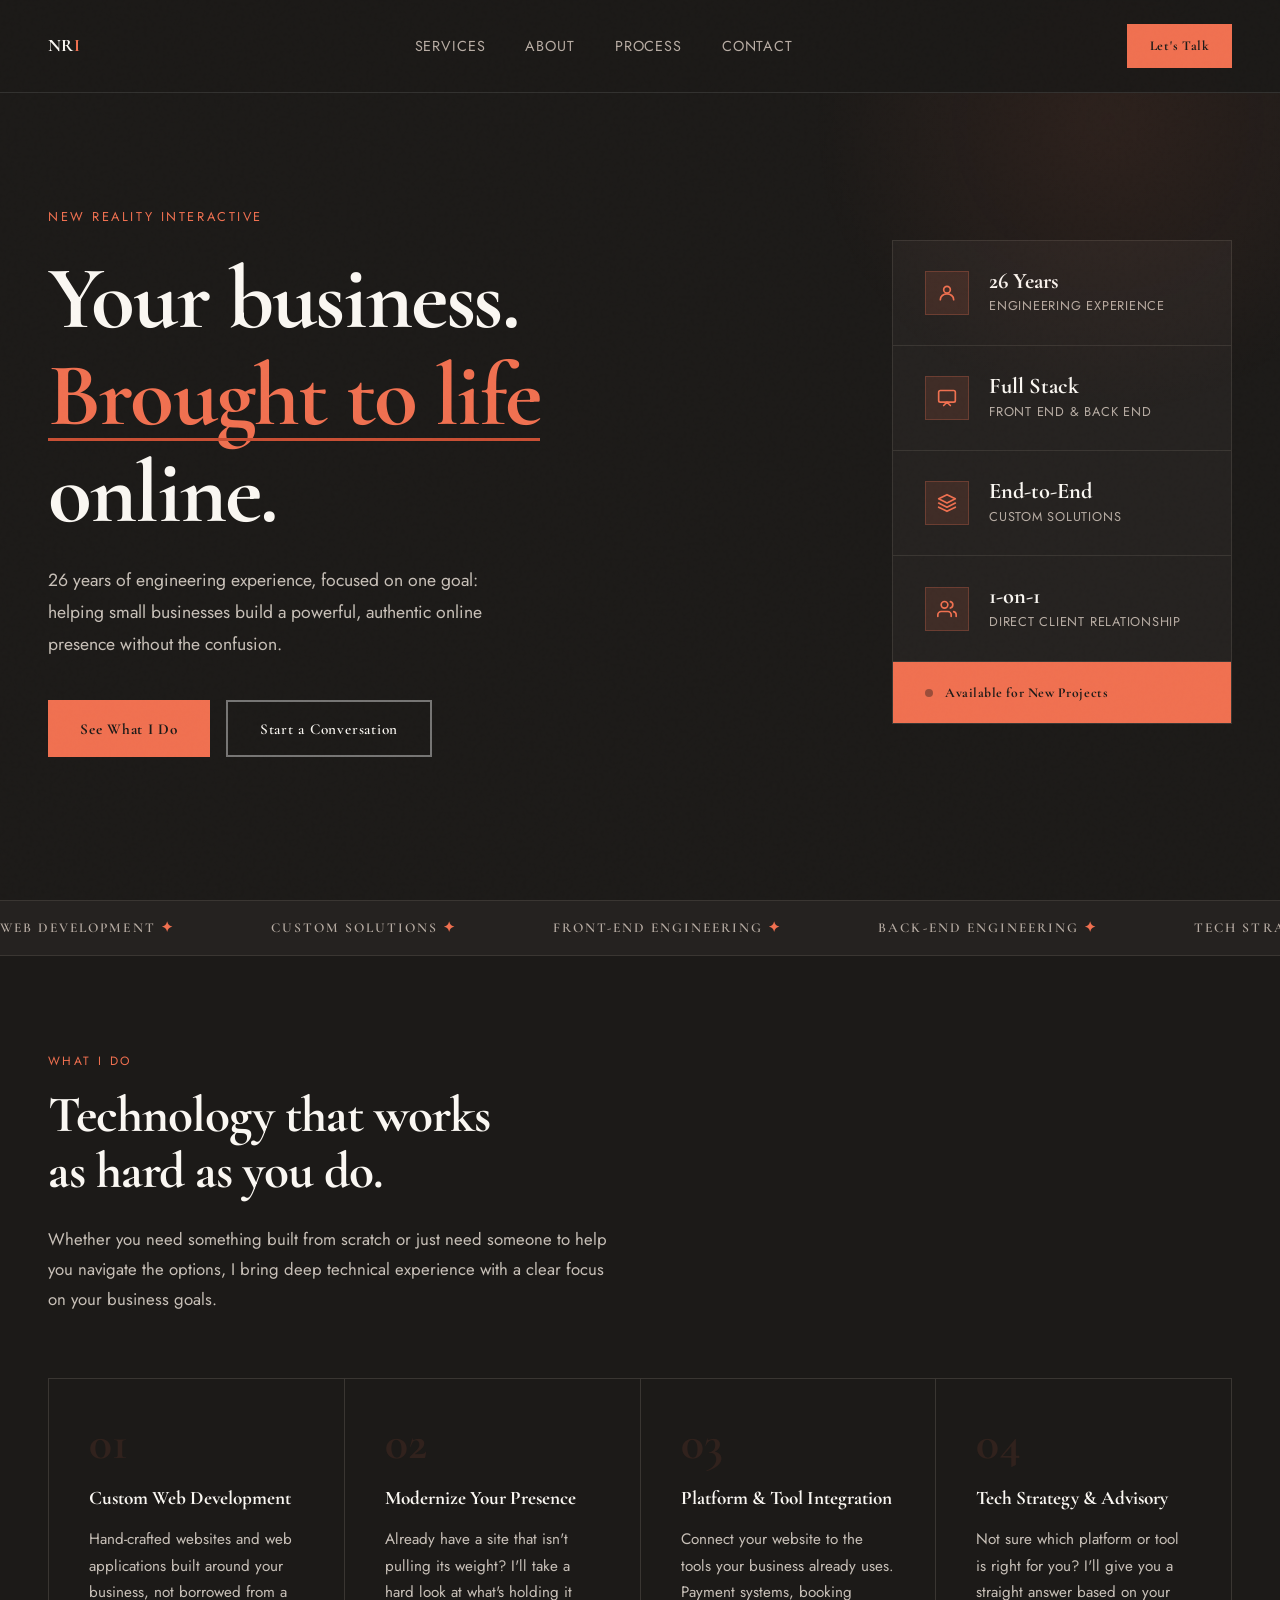
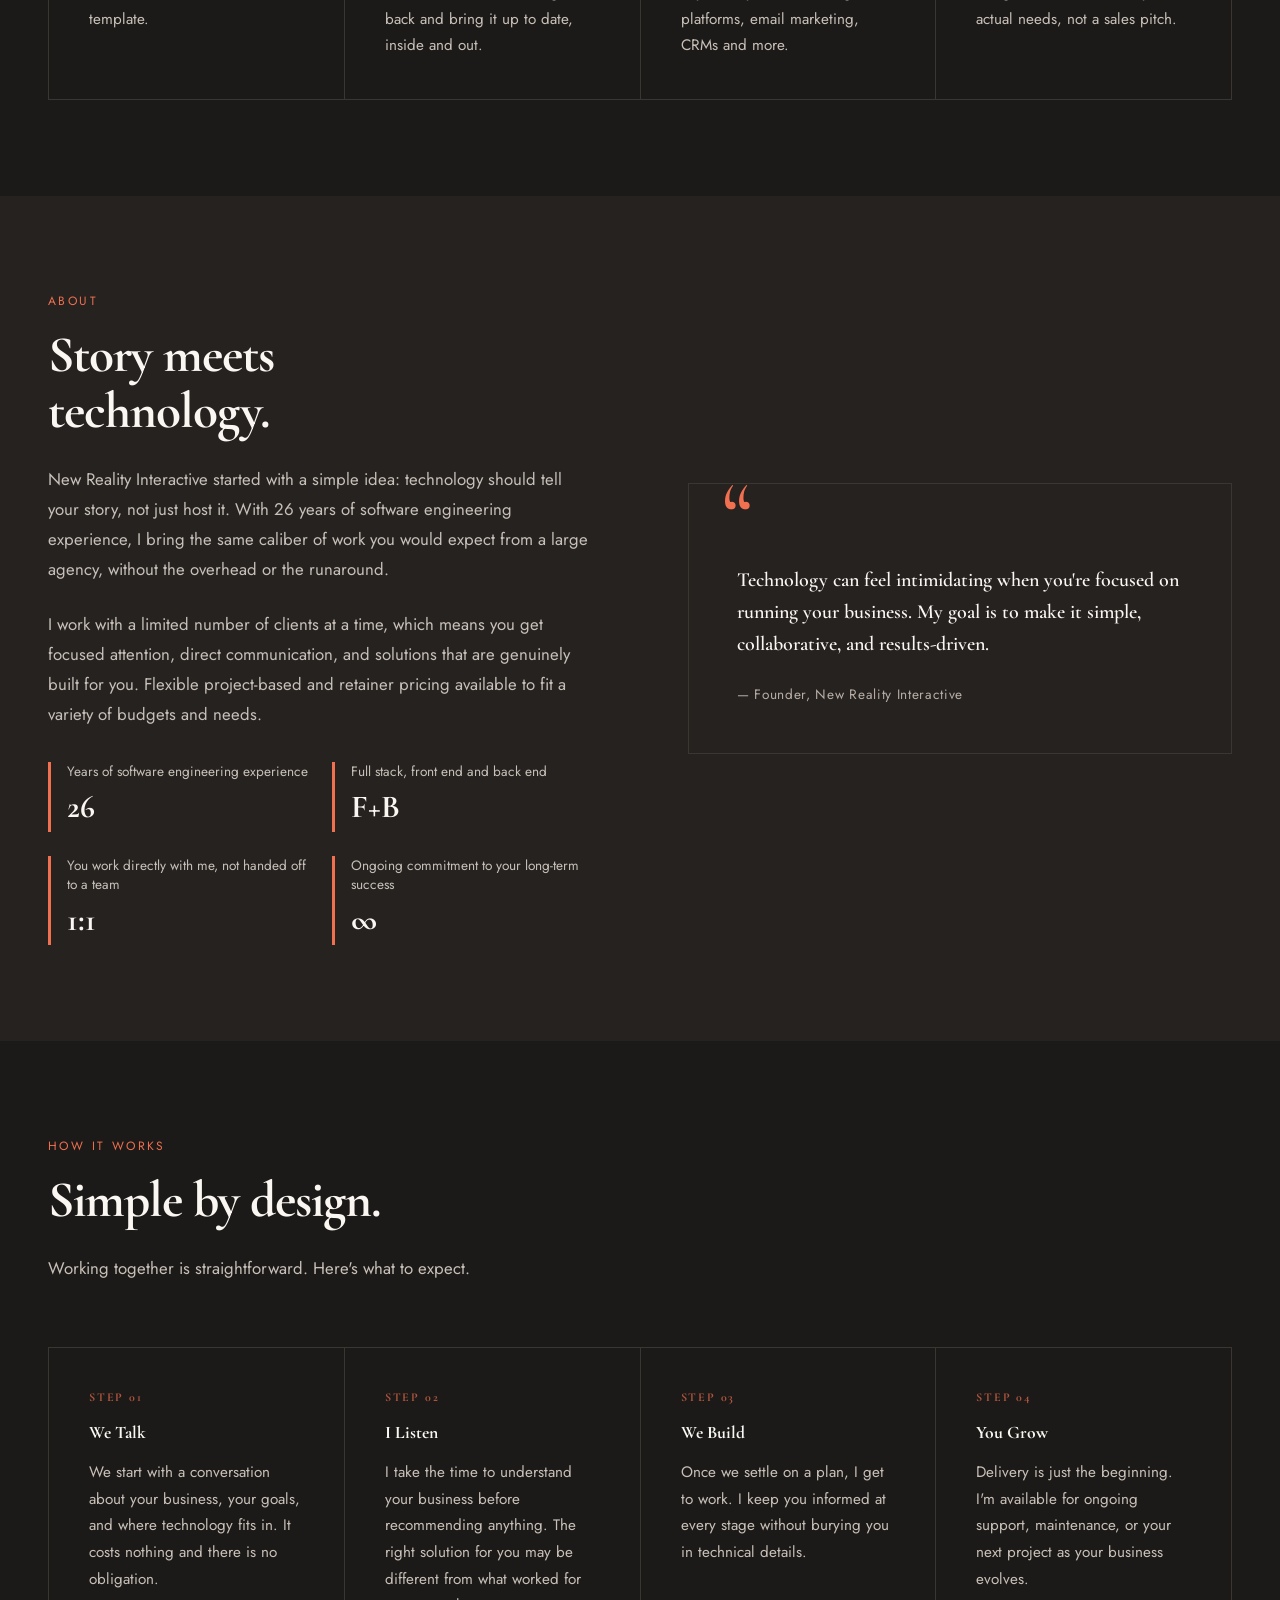
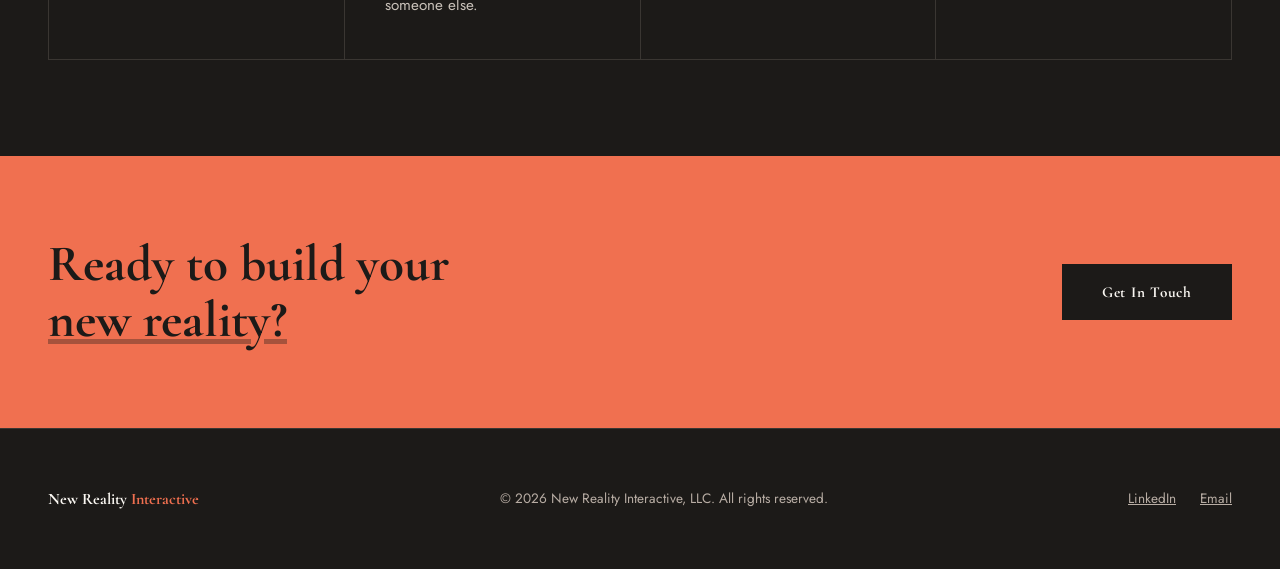
==== index.htm @ 5e188ad7 "removed em dashes" ====
<!DOCTYPE html>
<html lang="en">

<head>
   <meta charset="UTF-8" />
   <meta name="viewport" content="width=device-width, initial-scale=1.0" />
   <title>New Reality Interactive — Small Business Web Development & Tech Consulting</title>
   <meta name="description"
      content="New Reality Interactive helps small businesses build and enhance their online presence. 26 years of full-stack engineering experience." />
   <link
      href="https://fonts.googleapis.com/css2?family=Cormorant+Garamond:ital,wght@0,400;0,500;0,600;0,700;1,400;1,600&family=Jost:wght@300;400;500;600;700&display=swap"
      rel="stylesheet" />
   <style>
      *,
      *::before,
      *::after {
         box-sizing: border-box;
         margin: 0;
         padding: 0;
      }

      :root {
         --font-display: 'Cormorant Garamond', serif;
         --font-body: 'Jost', sans-serif;
         --black: #1c1a18;
         --white: #faf7f2;
         --accent: #f07050;
         --accent-dark: #c94f34;
         --gray: #252220;
         --mid: #3a3632;
         --text-muted: #b8ada4;
         --body-text: #c8c0b8;
      }

      html {
         scroll-behavior: smooth;
      }

      @media (prefers-reduced-motion: reduce) {

         *,
         *::before,
         *::after {
            animation-duration: 0.01ms !important;
            animation-iteration-count: 1 !important;
            transition-duration: 0.01ms !important;
         }

         html {
            scroll-behavior: auto;
         }

         .marquee-track {
            animation: none !important;
         }
      }

      body {
         background: var(--black);
         color: var(--white);
         font-family: var(--font-body);
         font-weight: 400;
         overflow-x: hidden;
         font-size: 1rem;
         line-height: 1.6;
      }

      /* SKIP LINK */
      .skip-link {
         position: fixed !important;
         top: -9999px !important;
         left: -9999px !important;
         width: 1px;
         height: 1px;
         overflow: hidden;
         clip: rect(0, 0, 0, 0);
         white-space: nowrap;
         background: var(--accent);
         color: var(--black);
         padding: 0.75rem 1.5rem;
         font-family: var(--font-display);
         font-weight: 700;
         font-size: 0.9rem;
         text-decoration: none;
         z-index: 9999;
      }

      .skip-link:focus {
         top: 1rem !important;
         left: 1rem !important;
         width: auto;
         height: auto;
         clip: auto;
         overflow: visible;
      }

      /* FOCUS */
      :focus-visible {
         outline: 3px solid var(--accent);
         outline-offset: 3px;
      }

      /* NOISE OVERLAY */
      body::before {
         content: '';
         position: fixed;
         inset: 0;
         background-image: url("data:image/svg+xml,%3Csvg viewBox='0 0 256 256' xmlns='http://www.w3.org/2000/svg'%3E%3Cfilter id='noise'%3E%3CfeTurbulence type='fractalNoise' baseFrequency='0.9' numOctaves='4' stitchTiles='stitch'/%3E%3C/filter%3E%3Crect width='100%25' height='100%25' filter='url(%23noise)' opacity='0.04'/%3E%3C/svg%3E");
         pointer-events: none;
         z-index: 999;
         opacity: 0.4;
      }

      /* MAIN NAV — scoped to #main-nav only */
      #main-nav {
         position: fixed;
         top: 0;
         left: 0;
         right: 0;
         z-index: 100;
         padding: 1.5rem 3rem;
         display: flex;
         justify-content: space-between;
         align-items: center;
         border-bottom: 1px solid rgba(255, 255, 255, 0.1);
         background: rgba(28, 26, 24, 0.95);
         backdrop-filter: blur(12px);
      }

      #main-nav .nav-logo {
         font-family: var(--font-display);
         font-weight: 800;
         font-size: 1.1rem;
         letter-spacing: 0.02em;
         color: var(--white);
         text-decoration: none;
      }

      #main-nav .nav-logo span {
         color: var(--accent);
      }

      #main-nav .nav-links {
         display: flex;
         gap: 2.5rem;
         list-style: none;
      }

      #main-nav .nav-links a {
         color: var(--text-muted);
         text-decoration: none;
         font-size: 0.9rem;
         letter-spacing: 0.06em;
         text-transform: uppercase;
         transition: color 0.2s;
         padding: 0.25rem 0;
      }

      #main-nav .nav-links a:hover,
      #main-nav .nav-links a:focus-visible {
         color: var(--accent);
      }

      /* HERO */
      .hero {
         min-height: 100vh;
         display: grid;
         grid-template-columns: 1fr 1fr;
         align-items: center;
         padding: 8rem 3rem 4rem;
         position: relative;
         overflow: hidden;
      }

      .hero::after {
         content: '';
         position: absolute;
         top: -20%;
         right: -10%;
         width: 600px;
         height: 600px;
         background: radial-gradient(circle, rgba(240, 112, 80, 0.08) 0%, transparent 70%);
         pointer-events: none;
      }

      .hero-left {
         max-width: 640px;
      }

      .hero-eyebrow {
         font-size: 0.8rem;
         letter-spacing: 0.2em;
         text-transform: uppercase;
         color: var(--accent);
         margin-bottom: 1.5rem;
         opacity: 0;
         animation: fadeUp 0.8s ease forwards 0.2s;
      }

      .hero-title {
         font-family: var(--font-display);
         font-weight: 800;
         font-size: clamp(3.2rem, 7vw, 6.5rem);
         line-height: 1.08;
         letter-spacing: -0.02em;
         margin-bottom: 1.5rem;
         opacity: 0;
         animation: fadeUp 0.8s ease forwards 0.4s;
      }

      .hero-title em {
         font-style: normal;
         color: var(--accent);
         position: relative;
         display: inline-block;
      }

      .hero-title em::after {
         content: '';
         position: absolute;
         bottom: 4px;
         left: 0;
         right: 0;
         height: 3px;
         background: var(--accent-dark);
         transform: scaleX(0);
         transform-origin: left;
         animation: lineExpand 0.6s ease forwards 1.2s;
      }

      .hero-sub {
         font-size: 1.1rem;
         line-height: 1.8;
         color: var(--body-text);
         margin-bottom: 2.5rem;
         max-width: 480px;
         opacity: 0;
         animation: fadeUp 0.8s ease forwards 0.6s;
      }

      .hero-cta {
         display: flex;
         gap: 1rem;
         flex-wrap: wrap;
         opacity: 0;
         animation: fadeUp 0.8s ease forwards 0.8s;
      }

      .btn-primary {
         background: var(--accent);
         color: var(--black);
         padding: 0.9rem 2rem;
         font-family: var(--font-display);
         font-weight: 700;
         font-size: 0.95rem;
         letter-spacing: 0.05em;
         text-decoration: none;
         display: inline-flex;
         align-items: center;
         justify-content: center;
         min-height: 44px;
         transition: transform 0.15s, background 0.15s;
      }

      .btn-primary:hover {
         background: #d4563a;
         transform: translateY(-2px);
      }

      .btn-ghost {
         border: 2px solid rgba(255, 255, 255, 0.4);
         color: var(--white);
         padding: 0.9rem 2rem;
         font-family: var(--font-display);
         font-weight: 600;
         font-size: 0.95rem;
         letter-spacing: 0.05em;
         text-decoration: none;
         display: inline-flex;
         align-items: center;
         justify-content: center;
         min-height: 44px;
         transition: border-color 0.15s, color 0.15s, transform 0.15s;
      }

      .btn-ghost:hover,
      .btn-ghost:focus-visible {
         border-color: var(--accent);
         color: var(--accent);
         transform: translateY(-2px);
      }

      .hero-right {
         display: flex;
         justify-content: flex-end;
         align-items: center;
         opacity: 0;
         animation: fadeIn 1s ease forwards 0.9s;
      }

      .cred-panel {
         width: 340px;
         display: flex;
         flex-direction: column;
         gap: 1px;
         background: var(--mid);
         border: 1px solid var(--mid);
      }

      .cred-card {
         background: var(--gray);
         padding: 1.75rem 2rem;
         display: flex;
         align-items: center;
         gap: 1.25rem;
         transition: background 0.2s;
      }

      .cred-card:hover {
         background: #2e2b28;
      }

      .cred-icon {
         width: 44px;
         height: 44px;
         flex-shrink: 0;
         background: rgba(240, 112, 80, 0.12);
         border: 1px solid rgba(240, 112, 80, 0.25);
         display: flex;
         align-items: center;
         justify-content: center;
         color: var(--accent);
      }

      .cred-icon svg {
         width: 20px;
         height: 20px;
      }

      .cred-text {}

      .cred-value {
         font-family: var(--font-display);
         font-weight: 800;
         font-size: 1.4rem;
         color: var(--white);
         line-height: 1.1;
         margin-bottom: 0.2rem;
      }

      .cred-label {
         font-size: 0.8rem;
         color: var(--text-muted);
         letter-spacing: 0.06em;
         text-transform: uppercase;
      }

      .cred-divider {
         height: 1px;
         background: var(--mid);
      }

      .cred-footer {
         background: var(--accent);
         padding: 1.25rem 2rem;
         display: flex;
         align-items: center;
         gap: 0.75rem;
      }

      .cred-footer-text {
         font-family: var(--font-display);
         font-weight: 700;
         font-size: 0.85rem;
         color: var(--black);
         letter-spacing: 0.04em;
      }

      .cred-dot {
         width: 8px;
         height: 8px;
         border-radius: 50%;
         background: var(--black);
         opacity: 0.4;
         flex-shrink: 0;
      }

      /* MARQUEE */
      .marquee-wrap {
         border-top: 1px solid var(--mid);
         border-bottom: 1px solid var(--mid);
         overflow: hidden;
         padding: 1rem 0;
         background: var(--gray);
      }

      .marquee-track {
         display: flex;
         gap: 3rem;
         animation: marquee 20s linear infinite;
         white-space: nowrap;
      }

      .marquee-item {
         font-family: var(--font-display);
         font-weight: 600;
         font-size: 0.85rem;
         letter-spacing: 0.15em;
         text-transform: uppercase;
         color: var(--text-muted);
         flex-shrink: 0;
      }

      .marquee-item span {
         color: var(--accent);
         margin-right: 3rem;
      }

      /* SECTIONS */
      section {
         padding: 6rem 3rem;
      }

      .section-label {
         font-size: 0.75rem;
         letter-spacing: 0.2em;
         text-transform: uppercase;
         color: var(--accent);
         margin-bottom: 1rem;
      }

      .section-title {
         font-family: var(--font-display);
         font-weight: 800;
         font-size: clamp(2.2rem, 4vw, 3.6rem);
         line-height: 1.1;
         letter-spacing: -0.02em;
         margin-bottom: 1.5rem;
      }

      .section-body {
         color: var(--body-text);
         font-size: 1.05rem;
         line-height: 1.8;
         max-width: 560px;
      }

      /* SERVICES */
      .services-grid {
         display: grid;
         grid-template-columns: repeat(auto-fit, minmax(280px, 1fr));
         gap: 1px;
         background: var(--mid);
         border: 1px solid var(--mid);
         margin-top: 4rem;
      }

      .service-card {
         background: var(--black);
         padding: 2.5rem;
         position: relative;
         overflow: hidden;
         transition: background 0.3s;
      }

      .service-card::before {
         content: '';
         position: absolute;
         top: 0;
         left: 0;
         right: 0;
         height: 3px;
         background: var(--accent);
         transform: scaleX(0);
         transform-origin: left;
         transition: transform 0.3s ease;
      }

      .service-card:hover {
         background: var(--gray);
      }

      .service-card:hover::before {
         transform: scaleX(1);
      }

      .service-num {
         font-family: var(--font-display);
         font-weight: 800;
         font-size: 3rem;
         color: rgba(240, 112, 80, 0.1);
         line-height: 1;
         margin-bottom: 1rem;
         transition: color 0.3s;
      }

      .service-card:hover .service-num {
         color: rgba(240, 112, 80, 0.2);
      }

      .service-title {
         font-family: var(--font-display);
         font-weight: 700;
         font-size: 1.2rem;
         margin-bottom: 0.75rem;
         color: var(--white);
      }

      .service-desc {
         font-size: 0.95rem;
         color: var(--body-text);
         line-height: 1.75;
      }

      /* ABOUT */
      .about-inner {
         display: grid;
         grid-template-columns: 1fr 1fr;
         gap: 6rem;
         align-items: center;
      }

      .about-accent-block {
         background: var(--gray);
         border: 1px solid var(--mid);
         padding: 3rem;
         position: relative;
      }

      .about-accent-block::before {
         content: '\201C';
         position: absolute;
         top: -1rem;
         left: 2rem;
         font-family: var(--font-display);
         font-size: 6rem;
         color: var(--accent);
         line-height: 1;
      }

      .about-quote {
         font-family: var(--font-display);
         font-weight: 600;
         font-size: 1.25rem;
         line-height: 1.6;
         color: var(--white);
         margin-bottom: 1.5rem;
         padding-top: 2rem;
      }

      .about-attribution {
         font-size: 0.85rem;
         color: var(--text-muted);
         letter-spacing: 0.05em;
      }

      .about-stats {
         display: grid;
         grid-template-columns: 1fr 1fr;
         gap: 1.5rem;
         margin-top: 2rem;
      }

      .about-stat-block {
         border-left: 3px solid var(--accent);
         padding-left: 1rem;
      }

      .about-stat-num {
         font-family: var(--font-display);
         font-weight: 800;
         font-size: 2rem;
         color: var(--white);
      }

      .about-stat-label {
         font-size: 0.85rem;
         color: var(--body-text);
         line-height: 1.4;
      }

      /* PROCESS */
      .how-grid {
         display: grid;
         grid-template-columns: repeat(auto-fit, minmax(220px, 1fr));
         gap: 1px;
         margin-top: 4rem;
         list-style: none;
         padding: 0;
         background: var(--mid);
         border: 1px solid var(--mid);
      }

      .how-step {
         position: relative;
         padding: 2.5rem;
         background: var(--black);
         overflow: hidden;
         transition: background 0.3s;
      }

      .how-step::before {
         content: '';
         position: absolute;
         top: 0;
         left: 0;
         right: 0;
         height: 3px;
         background: var(--accent);
         transform: scaleX(0);
         transform-origin: left;
         transition: transform 0.3s ease;
      }

      .how-step:hover {
         background: var(--gray);
      }

      .how-step:hover::before {
         transform: scaleX(1);
      }

      .step-num {
         font-family: var(--font-display);
         font-weight: 800;
         font-size: 0.75rem;
         color: var(--accent);
         letter-spacing: 0.15em;
         margin-bottom: 0.75rem;
         opacity: 0.7;
      }

      .step-title {
         font-family: var(--font-display);
         font-weight: 700;
         font-size: 1.1rem;
         margin-bottom: 0.75rem;
         color: var(--white);
      }

      .step-desc {
         font-size: 0.95rem;
         color: var(--body-text);
         line-height: 1.75;
      }

      /* CTA BAND */
      .cta-band {
         background: var(--accent);
         color: var(--black);
         padding: 5rem 3rem;
         display: flex;
         justify-content: space-between;
         align-items: center;
         gap: 2rem;
         flex-wrap: wrap;
      }

      .cta-band-title {
         font-family: var(--font-display);
         font-weight: 800;
         font-size: clamp(2rem, 4vw, 3.4rem);
         line-height: 1.1;
         max-width: 560px;
         color: var(--black);
      }

      .cta-band-title em {
         font-style: normal;
         text-decoration: underline;
         text-decoration-color: rgba(28, 26, 24, 0.35);
      }

      .btn-dark {
         background: var(--black);
         color: var(--white);
         padding: 1rem 2.5rem;
         font-family: var(--font-display);
         font-weight: 700;
         font-size: 0.95rem;
         letter-spacing: 0.05em;
         text-decoration: none;
         display: inline-flex;
         align-items: center;
         justify-content: center;
         min-height: 44px;
         transition: transform 0.15s, background 0.15s;
         white-space: nowrap;
      }

      .btn-dark:hover,
      .btn-dark:focus-visible {
         background: #2e2b28;
         transform: translateY(-2px);
      }

      /* FOOTER */
      .site-footer {
         padding: 3rem;
         border-top: 1px solid var(--mid);
         display: flex;
         justify-content: space-between;
         align-items: center;
         flex-wrap: wrap;
         gap: 1rem;
      }

      .footer-logo {
         font-family: var(--font-display);
         font-weight: 800;
         font-size: 1rem;
         color: var(--white);
      }

      .footer-logo span {
         color: var(--accent);
      }

      .footer-copy {
         font-size: 0.85rem;
         color: var(--text-muted);
      }

      .footer-links {
         display: flex;
         gap: 1.5rem;
      }

      .footer-links a {
         color: var(--text-muted);
         text-decoration: underline;
         font-size: 0.85rem;
         transition: color 0.2s;
         min-height: 44px;
         display: inline-flex;
         align-items: center;
      }

      .footer-links a:hover,
      .footer-links a:focus-visible {
         color: var(--accent);
      }

      /* ANIMATIONS */
      @keyframes fadeUp {
         from {
            opacity: 0;
            transform: translateY(24px);
         }

         to {
            opacity: 1;
            transform: translateY(0);
         }
      }

      @keyframes fadeIn {
         from {
            opacity: 0;
         }

         to {
            opacity: 1;
         }
      }

      @keyframes marquee {
         from {
            transform: translateX(0);
         }

         to {
            transform: translateX(-50%);
         }
      }

      @keyframes lineExpand {
         to {
            transform: scaleX(1);
         }
      }

      /* SCROLL REVEAL */
      .reveal {
         opacity: 0;
         transform: translateY(30px);
         transition: opacity 0.7s ease, transform 0.7s ease;
      }

      .reveal.visible {
         opacity: 1;
         transform: translateY(0);
      }

      /* RESPONSIVE */
      @media (max-width: 900px) {
         #main-nav {
            padding: 1.25rem 1.5rem;
         }

         #main-nav .nav-links {
            display: none;
         }

         .hero {
            grid-template-columns: 1fr;
            padding: 7rem 1.5rem 3rem;
         }

         .hero-right {
            display: none;
         }

         section {
            padding: 4rem 1.5rem;
         }

         .about-inner {
            grid-template-columns: 1fr;
            gap: 3rem;
         }

         .cta-band {
            padding: 3.5rem 1.5rem;
         }

         .site-footer {
            padding: 2rem 1.5rem;
            flex-direction: column;
            align-items: flex-start;
         }
      }
   </style>
</head>

<body>

   <a href="#main-content" class="skip-link">Skip to main content</a>

   <nav id="main-nav" aria-label="Main navigation">
      <a href="#" class="nav-logo" aria-label="New Reality Interactive — Home">NR<span aria-hidden="true">I</span></a>
      <ul class="nav-links" role="list">
         <li><a href="#services">Services</a></li>
         <li><a href="#about">About</a></li>
         <li><a href="#process">Process</a></li>
         <li><a href="#contact">Contact</a></li>
      </ul>
      <a href="#contact" class="btn-primary" style="font-size:0.85rem; padding:0.6rem 1.4rem;">Let's Talk</a>
   </nav>

   <main id="main-content">

      <section class="hero" aria-labelledby="hero-heading">
         <div class="hero-left">
            <p class="hero-eyebrow" aria-hidden="true">New Reality Interactive</p>
            <h1 class="hero-title" id="hero-heading">
               Your business.<br>
               <em>Brought to life</em><br>
               online.
            </h1>
            <p class="hero-sub">26 years of engineering experience, focused on one goal: helping small businesses build
               a powerful, authentic online presence without the confusion.</p>
            <div class="hero-cta">
               <a href="#services" class="btn-primary">See What I Do</a>
               <a href="#contact" class="btn-ghost">Start a Conversation</a>
            </div>
         </div>
         <div class="hero-right" aria-hidden="true">
            <div class="cred-panel" role="presentation">

               <div class="cred-card">
                  <div class="cred-icon">
                     <svg viewBox="0 0 24 24" fill="none" stroke="currentColor" stroke-width="2" stroke-linecap="round"
                        stroke-linejoin="round">
                        <circle cx="12" cy="8" r="4" />
                        <path d="M4 20c0-4 3.6-7 8-7s8 3 8 7" />
                     </svg>
                  </div>
                  <div class="cred-text">
                     <div class="cred-value">26 Years</div>
                     <div class="cred-label">Engineering Experience</div>
                  </div>
               </div>

               <div class="cred-card">
                  <div class="cred-icon">
                     <svg viewBox="0 0 24 24" fill="none" stroke="currentColor" stroke-width="2" stroke-linecap="round"
                        stroke-linejoin="round">
                        <rect x="2" y="3" width="20" height="14" rx="2" />
                        <polyline points="8 21 12 17 16 21" />
                     </svg>
                  </div>
                  <div class="cred-text">
                     <div class="cred-value">Full Stack</div>
                     <div class="cred-label">Front End &amp; Back End</div>
                  </div>
               </div>

               <div class="cred-card">
                  <div class="cred-icon">
                     <svg viewBox="0 0 24 24" fill="none" stroke="currentColor" stroke-width="2" stroke-linecap="round"
                        stroke-linejoin="round">
                        <path d="M12 2L2 7l10 5 10-5-10-5z" />
                        <path d="M2 17l10 5 10-5" />
                        <path d="M2 12l10 5 10-5" />
                     </svg>
                  </div>
                  <div class="cred-text">
                     <div class="cred-value">End-to-End</div>
                     <div class="cred-label">Custom Solutions</div>
                  </div>
               </div>

               <div class="cred-card">
                  <div class="cred-icon">
                     <svg viewBox="0 0 24 24" fill="none" stroke="currentColor" stroke-width="2" stroke-linecap="round"
                        stroke-linejoin="round">
                        <path d="M17 21v-2a4 4 0 0 0-4-4H5a4 4 0 0 0-4 4v2" />
                        <circle cx="9" cy="7" r="4" />
                        <path d="M23 21v-2a4 4 0 0 0-3-3.87" />
                        <path d="M16 3.13a4 4 0 0 1 0 7.75" />
                     </svg>
                  </div>
                  <div class="cred-text">
                     <div class="cred-value">1-on-1</div>
                     <div class="cred-label">Direct Client Relationship</div>
                  </div>
               </div>

               <div class="cred-footer">
                  <div class="cred-dot"></div>
                  <div class="cred-footer-text">Available for New Projects</div>
               </div>

            </div>
         </div>
      </section>

      <div class="marquee-wrap" aria-hidden="true" role="presentation">
         <div class="marquee-track">
            <span class="marquee-item">Web Development <span>&#10022;</span></span>
            <span class="marquee-item">Custom Solutions <span>&#10022;</span></span>
            <span class="marquee-item">Front-End Engineering <span>&#10022;</span></span>
            <span class="marquee-item">Back-End Engineering <span>&#10022;</span></span>
            <span class="marquee-item">Tech Strategy <span>&#10022;</span></span>
            <span class="marquee-item">Small Business Consulting <span>&#10022;</span></span>
            <span class="marquee-item">Platform Integrations <span>&#10022;</span></span>
            <span class="marquee-item">Online Presence <span>&#10022;</span></span>
            <span class="marquee-item">Web Development <span>&#10022;</span></span>
            <span class="marquee-item">Custom Solutions <span>&#10022;</span></span>
            <span class="marquee-item">Front-End Engineering <span>&#10022;</span></span>
            <span class="marquee-item">Back-End Engineering <span>&#10022;</span></span>
            <span class="marquee-item">Tech Strategy <span>&#10022;</span></span>
            <span class="marquee-item">Small Business Consulting <span>&#10022;</span></span>
            <span class="marquee-item">Platform Integrations <span>&#10022;</span></span>
            <span class="marquee-item">Online Presence <span>&#10022;</span></span>
         </div>
      </div>

      <section id="services" aria-labelledby="services-heading">
         <div class="reveal">
            <p class="section-label" aria-hidden="true">What I Do</p>
            <h2 class="section-title" id="services-heading">Technology that works<br>as hard as you do.</h2>
            <p class="section-body">Whether you need something built from scratch or just need someone to help you
               navigate the options, I bring deep technical experience with a clear focus on your business goals.</p>
         </div>
         <div class="services-grid reveal">
            <article class="service-card">
               <div class="service-num" aria-hidden="true">01</div>
               <h3 class="service-title">Custom Web Development</h3>
               <p class="service-desc">Hand-crafted websites and web applications built around your business, not
                  borrowed from a template.</p>
            </article>
            <article class="service-card">
               <div class="service-num" aria-hidden="true">02</div>
               <h3 class="service-title">Modernize Your Presence</h3>
               <p class="service-desc">Already have a site that isn't pulling its weight? I'll take a hard look at
                  what's holding it back and bring it up to date, inside and out.</p>
            </article>
            <article class="service-card">
               <div class="service-num" aria-hidden="true">03</div>
               <h3 class="service-title">Platform &amp; Tool Integration</h3>
               <p class="service-desc">Connect your website to the tools your business already uses. Payment systems,
                  booking platforms, email marketing, CRMs and more.</p>
            </article>
            <article class="service-card">
               <div class="service-num" aria-hidden="true">04</div>
               <h3 class="service-title">Tech Strategy &amp; Advisory</h3>
               <p class="service-desc">Not sure which platform or tool is right for you? I'll give you a straight answer
                  based on your actual needs, not a sales pitch.</p>
            </article>
         </div>
      </section>

      <section id="about" aria-labelledby="about-heading" style="background: var(--gray);">
         <div class="about-inner">
            <div class="reveal">
               <p class="section-label" aria-hidden="true">About</p>
               <h2 class="section-title" id="about-heading">Story meets<br>technology.</h2>
               <p class="section-body" style="margin-bottom: 1.5rem;">New Reality Interactive started with a simple
                  idea: technology should tell your story, not just host it. With 26 years of software engineering
                  experience, I bring the same caliber of work you would expect from a large agency, without the
                  overhead or the runaround.</p>
               <p class="section-body">I work with a limited number of clients at a time, which means you get focused
                  attention, direct communication, and solutions that are genuinely built for you. Flexible
                  project-based and retainer pricing available to fit a variety of budgets and needs.</p>
               <dl class="about-stats">
                  <div class="about-stat-block">
                     <dt class="about-stat-label">Years of software engineering experience</dt>
                     <dd class="about-stat-num">26</dd>
                  </div>
                  <div class="about-stat-block">
                     <dt class="about-stat-label">Full stack, front end and back end</dt>
                     <dd class="about-stat-num">F+B</dd>
                  </div>
                  <div class="about-stat-block">
                     <dt class="about-stat-label">You work directly with me, not handed off to a team</dt>
                     <dd class="about-stat-num">1:1</dd>
                  </div>
                  <div class="about-stat-block">
                     <dt class="about-stat-label">Ongoing commitment to your long-term success</dt>
                     <dd class="about-stat-num" aria-label="Ongoing">&#8734;</dd>
                  </div>
               </dl>
            </div>
            <blockquote class="about-accent-block reveal">
               <p class="about-quote">Technology can feel intimidating when you're focused on running your business. My
                  goal is to make it simple, collaborative, and results-driven.</p>
               <footer class="about-attribution">&#8212; Founder, New Reality Interactive</footer>
            </blockquote>
         </div>
      </section>

      <section id="process" aria-labelledby="process-heading">
         <div class="reveal">
            <p class="section-label" aria-hidden="true">How It Works</p>
            <h2 class="section-title" id="process-heading">Simple by design.</h2>
            <p class="section-body">Working together is straightforward. Here's what to expect.</p>
         </div>
         <ol class="how-grid reveal" aria-label="Process steps">
            <li class="how-step">
               <div class="step-num" aria-hidden="true">STEP 01</div>
               <h3 class="step-title">We Talk</h3>
               <p class="step-desc">We start with a conversation about your business, your goals, and where technology
                  fits in. It costs nothing and there is no obligation.</p>
            </li>
            <li class="how-step">
               <div class="step-num" aria-hidden="true">STEP 02</div>
               <h3 class="step-title">I Listen</h3>
               <p class="step-desc">I take the time to understand your business before recommending anything. The right
                  solution for you may be different from what worked for someone else.</p>
            </li>
            <li class="how-step">
               <div class="step-num" aria-hidden="true">STEP 03</div>
               <h3 class="step-title">We Build</h3>
               <p class="step-desc">Once we settle on a plan, I get to work. I keep you informed at every stage without
                  burying you in technical details.</p>
            </li>
            <li class="how-step">
               <div class="step-num" aria-hidden="true">STEP 04</div>
               <h3 class="step-title">You Grow</h3>
               <p class="step-desc">Delivery is just the beginning. I'm available for ongoing support, maintenance, or
                  your next project as your business evolves.</p>
            </li>
         </ol>
      </section>

      <section class="cta-band" id="contact" aria-labelledby="contact-heading">
         <h2 class="cta-band-title" id="contact-heading">Ready to build your<br><em>new reality?</em></h2>
         <a href="/cdn-cgi/l/email-protection#aac2cfc6c6c5eac4cfddd8cfcbc6c3ded3c3c4decfd8cbc9dec3dccf84c9c5c7"
            class="btn-dark">Get In Touch</a>
      </section>

   </main>

   <footer class="site-footer" role="contentinfo">
      <div class="footer-logo">New Reality <span>Interactive</span></div>
      <p class="footer-copy">&#169; 2026 New Reality Interactive, LLC. All rights reserved.</p>
      <nav aria-label="Footer links" class="footer-links">
         <a href="https://linkedin.com" target="_blank" rel="noopener noreferrer"
            aria-label="Visit New Reality Interactive on LinkedIn (opens in new tab)">LinkedIn</a>
         <a href="/cdn-cgi/l/email-protection#f69e939a9a99b69893818493979a9f828f9f988293849795829f8093d895999b"
            aria-label="Send an email to New Reality Interactive">Email</a>
      </nav>
   </footer>

   <script data-cfasync="false" src="/cdn-cgi/scripts/5c5dd728/cloudflare-static/email-decode.min.js"></script>
   <script>
      const prefersReducedMotion = window.matchMedia('(prefers-reduced-motion: reduce)').matches;
      if (prefersReducedMotion) {
         document.querySelectorAll('.reveal').forEach(el => el.classList.add('visible'));
      } else {
         const observer = new IntersectionObserver((entries) => {
            entries.forEach(e => {
               if (e.isIntersecting) {
                  e.target.classList.add('visible');
                  observer.unobserve(e.target);
               }
            });
         }, { threshold: 0.1 });
         document.querySelectorAll('.reveal').forEach(r => observer.observe(r));
      }
   </script>

</body>

</html>
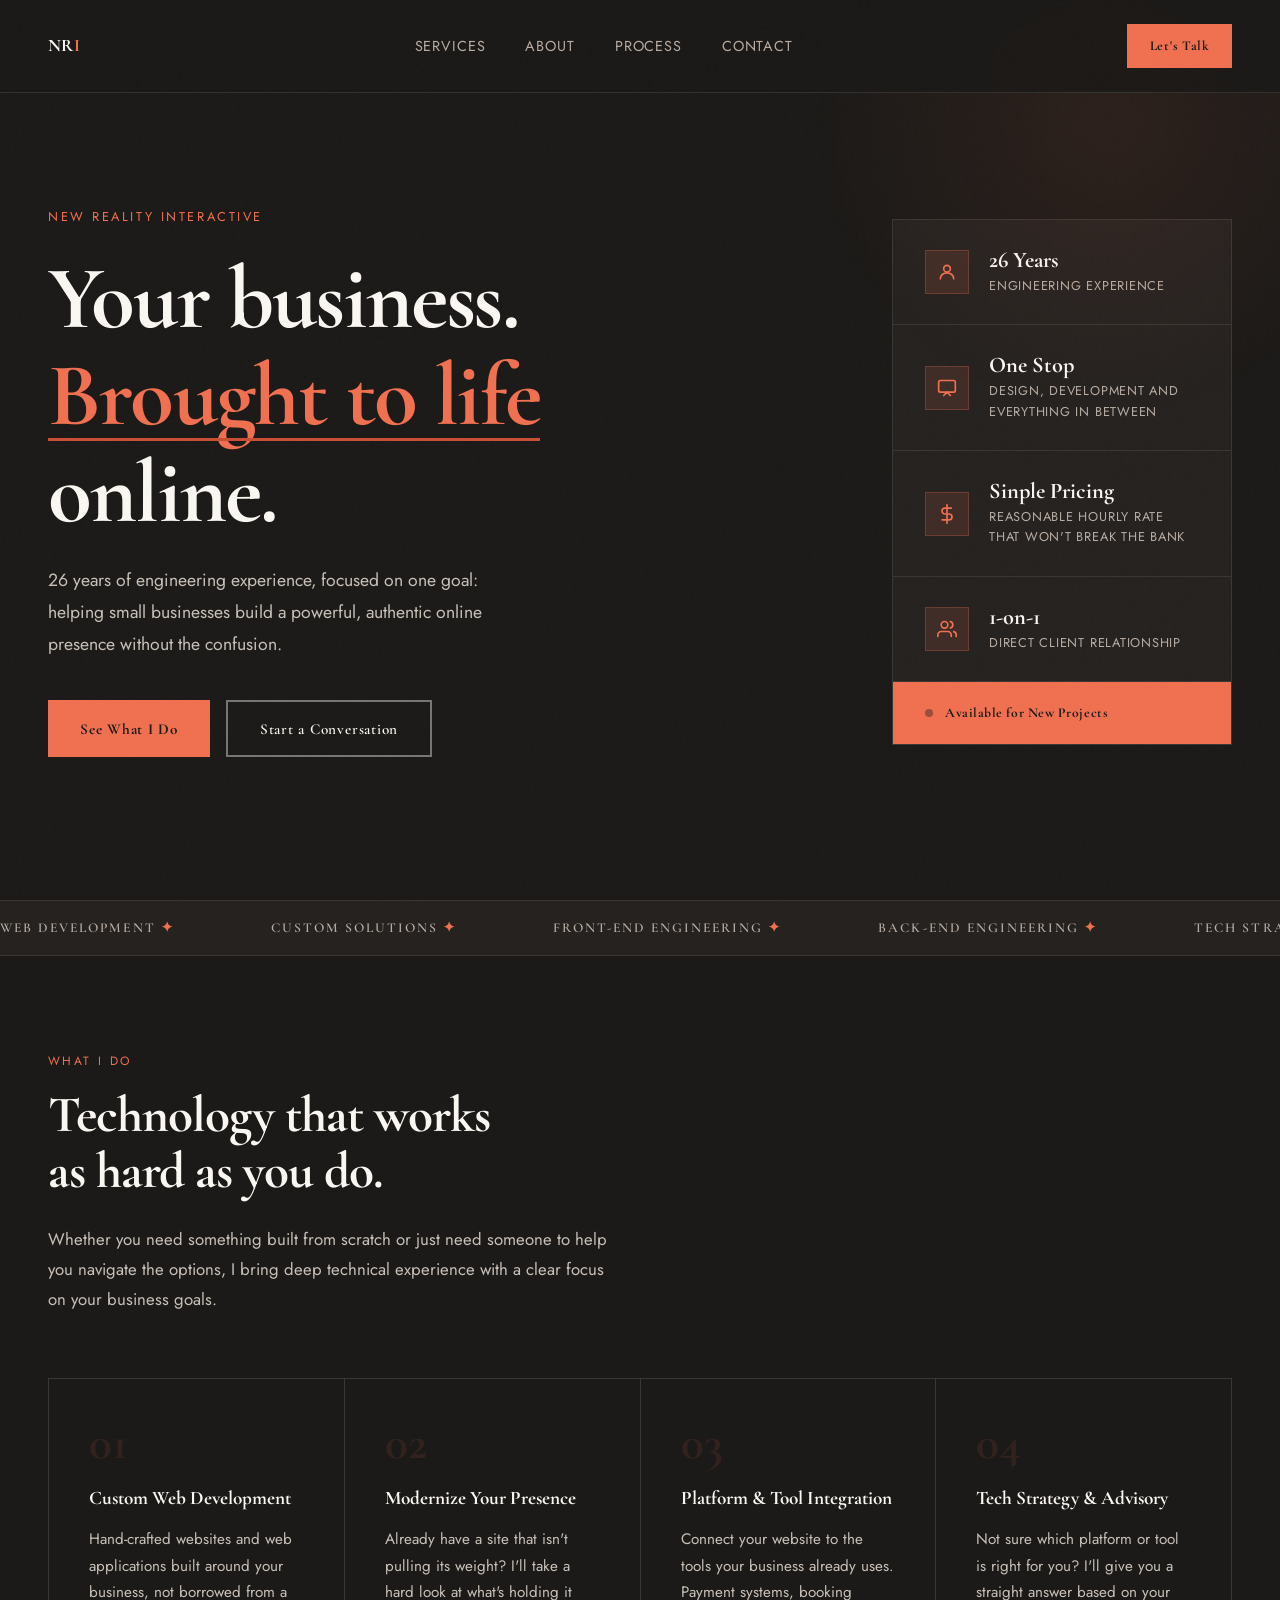
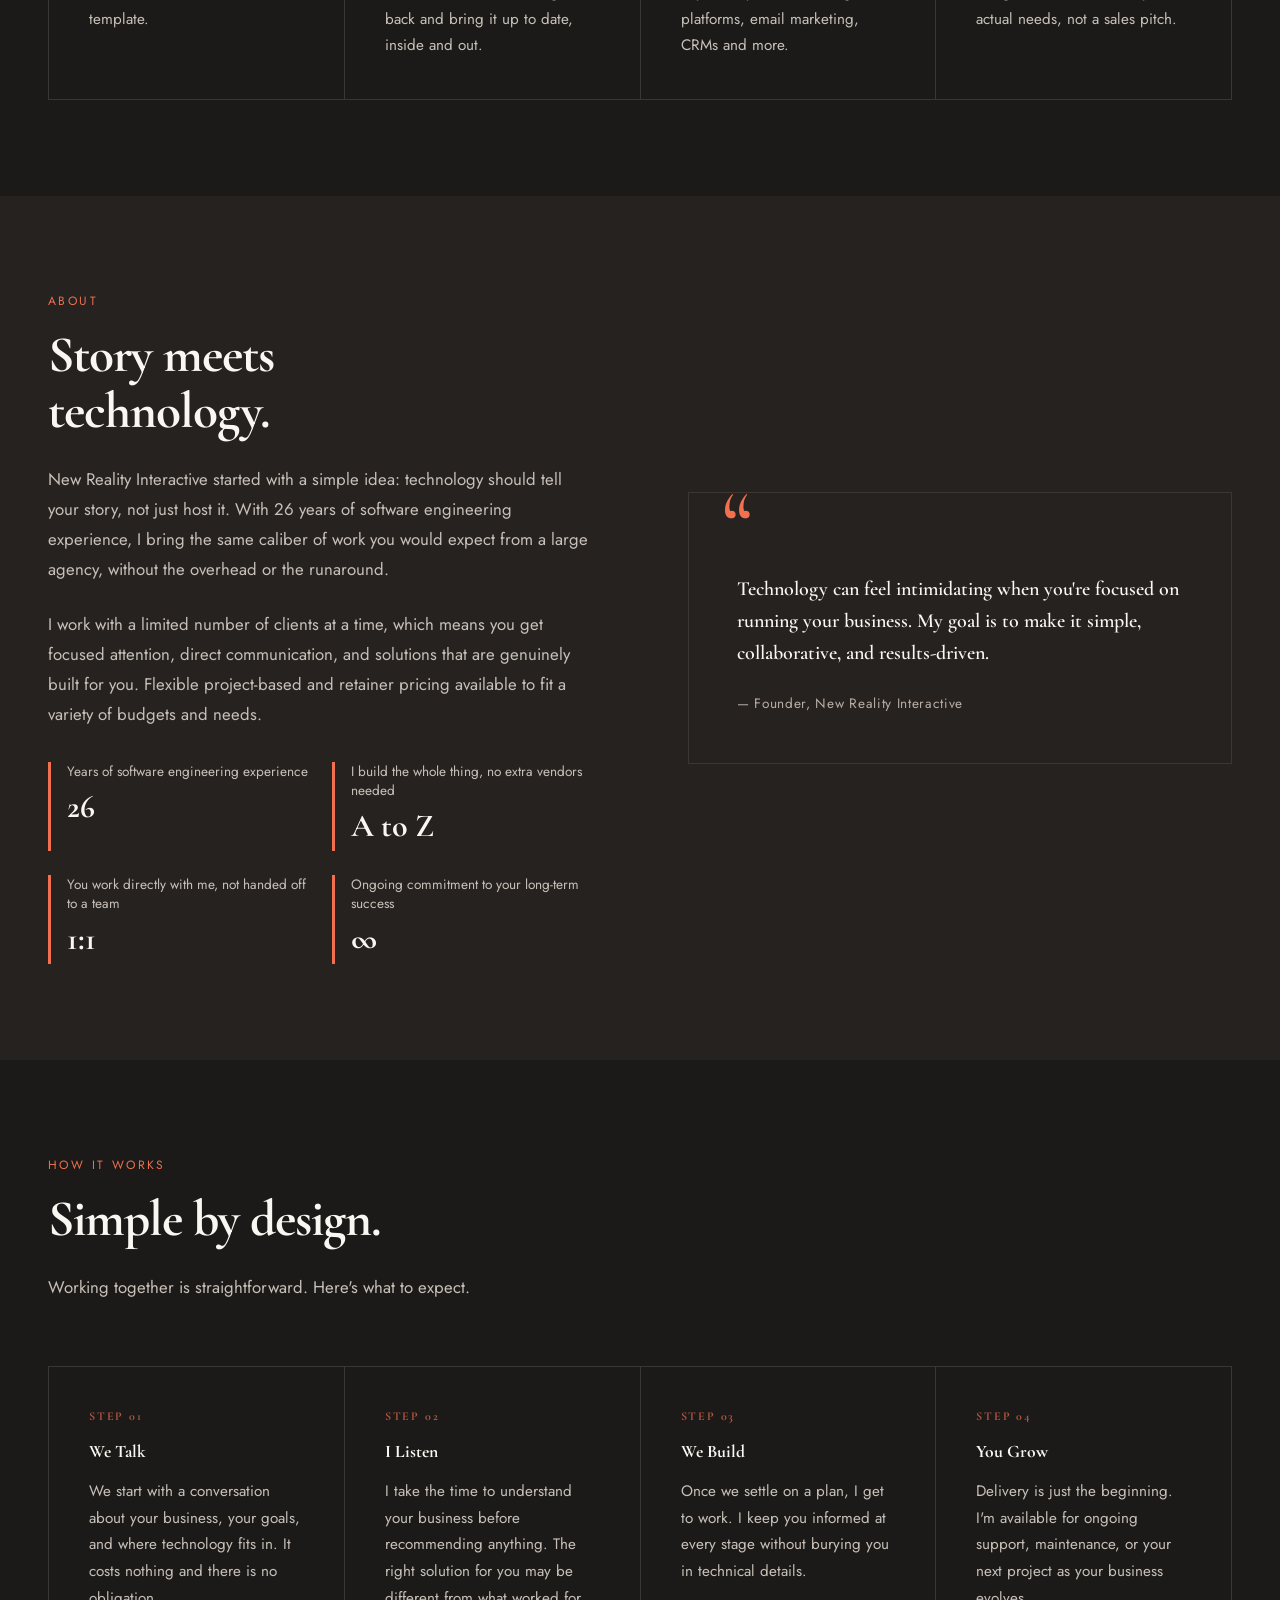
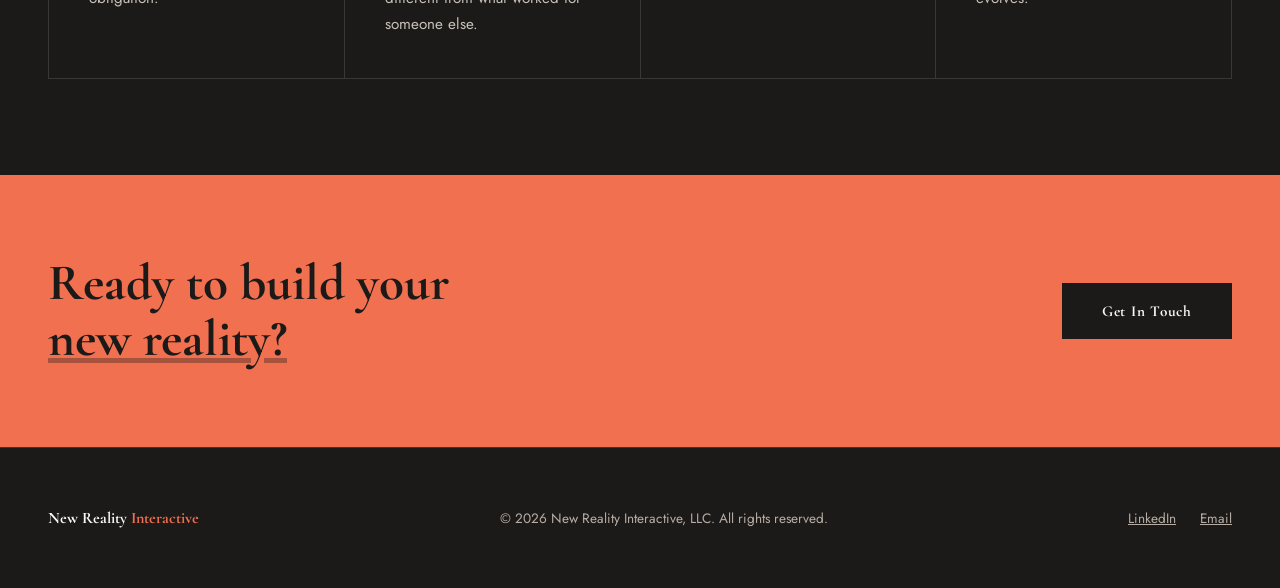
==== commit 4f469143: "wording fixes" ====
--- a/index.htm
+++ b/index.htm
@@ -6,7 +6,7 @@
    <meta name="viewport" content="width=device-width, initial-scale=1.0" />
    <title>New Reality Interactive — Small Business Web Development & Tech Consulting</title>
    <meta name="description"
-      content="New Reality Interactive helps small businesses build and enhance their online presence. 26 years of full-stack engineering experience." />
+      content="New Reality Interactive helps small businesses build and enhance their online presence. 26 years of software engineering experience." />
    <link
       href="https://fonts.googleapis.com/css2?family=Cormorant+Garamond:ital,wght@0,400;0,500;0,600;0,700;1,400;1,600&family=Jost:wght@300;400;500;600;700&display=swap"
       rel="stylesheet" />
@@ -891,8 +891,8 @@
                      </svg>
                   </div>
                   <div class="cred-text">
-                     <div class="cred-value">Full Stack</div>
-                     <div class="cred-label">Front End &amp; Back End</div>
+                     <div class="cred-value">One Stop</div>
+                     <div class="cred-label">Design, development and everything in between</div>
                   </div>
                </div>
 
@@ -900,14 +900,13 @@
                   <div class="cred-icon">
                      <svg viewBox="0 0 24 24" fill="none" stroke="currentColor" stroke-width="2" stroke-linecap="round"
                         stroke-linejoin="round">
-                        <path d="M12 2L2 7l10 5 10-5-10-5z" />
-                        <path d="M2 17l10 5 10-5" />
-                        <path d="M2 12l10 5 10-5" />
+                        <line x1="12" y1="1" x2="12" y2="23" />
+                        <path d="M17 5H9.5a3.5 3.5 0 0 0 0 7h5a3.5 3.5 0 0 1 0 7H6" />
                      </svg>
                   </div>
                   <div class="cred-text">
-                     <div class="cred-value">End-to-End</div>
-                     <div class="cred-label">Custom Solutions</div>
+                     <div class="cred-value">Sinple Pricing</div>
+                     <div class="cred-label">Reasonable hourly rate that won't break the bank</div>
                   </div>
                </div>
 
@@ -1010,8 +1009,8 @@
                      <dd class="about-stat-num">26</dd>
                   </div>
                   <div class="about-stat-block">
-                     <dt class="about-stat-label">Full stack, front end and back end</dt>
-                     <dd class="about-stat-num">F+B</dd>
+                     <dt class="about-stat-label">I build the whole thing, no extra vendors needed</dt>
+                     <dd class="about-stat-num">A to Z</dd>
                   </div>
                   <div class="about-stat-block">
                      <dt class="about-stat-label">You work directly with me, not handed off to a team</dt>
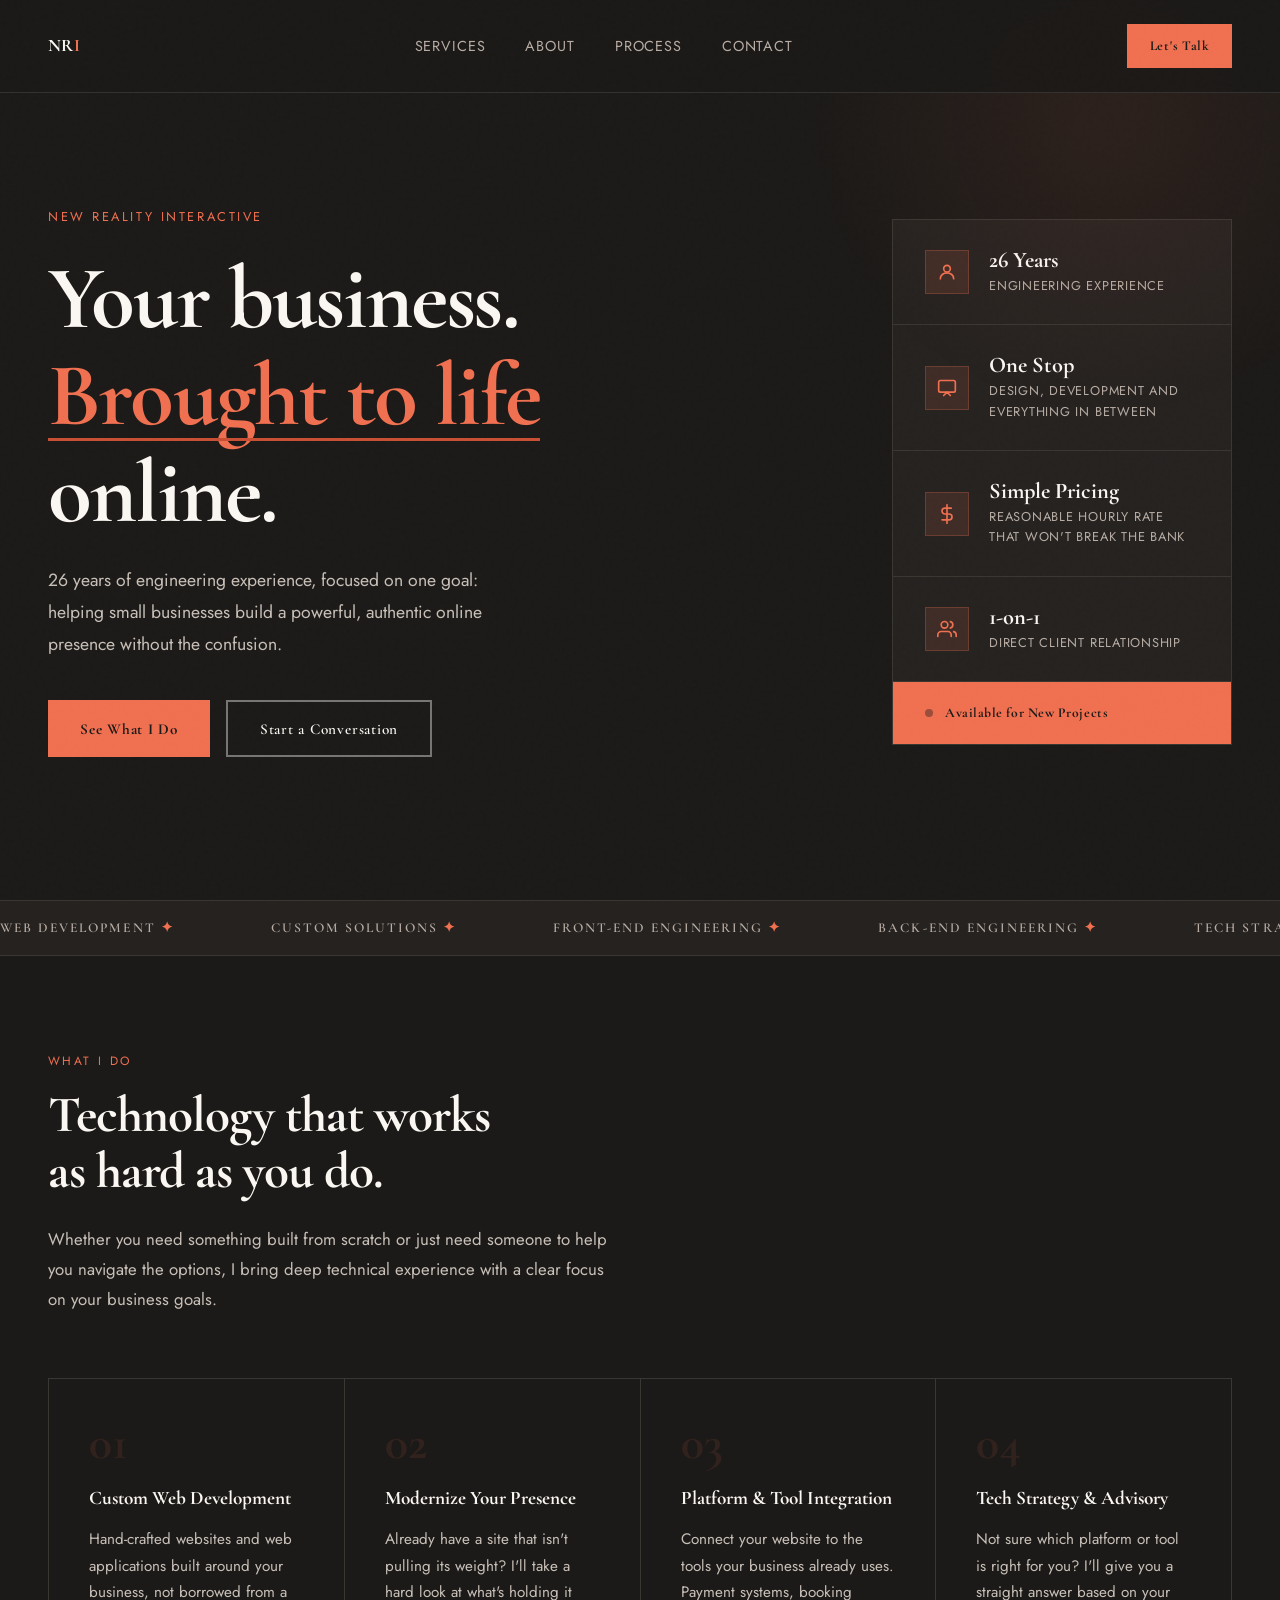
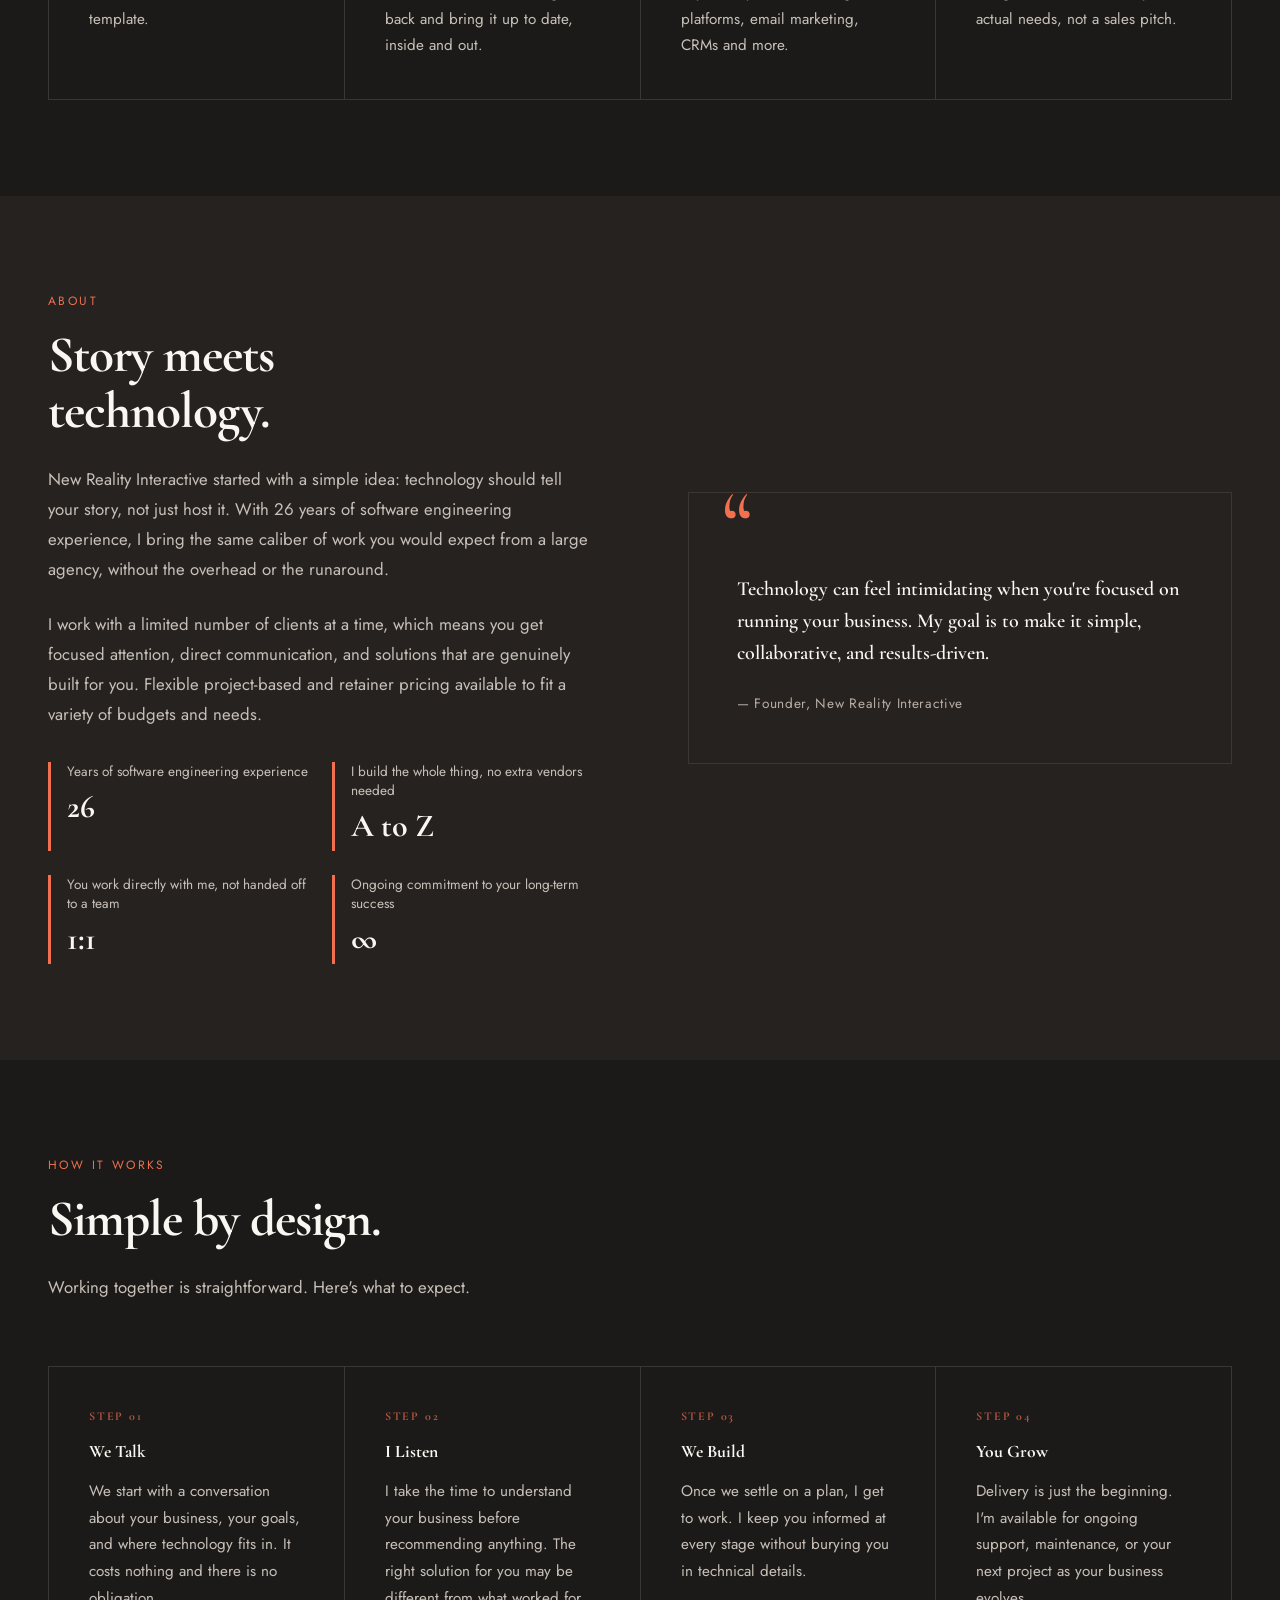
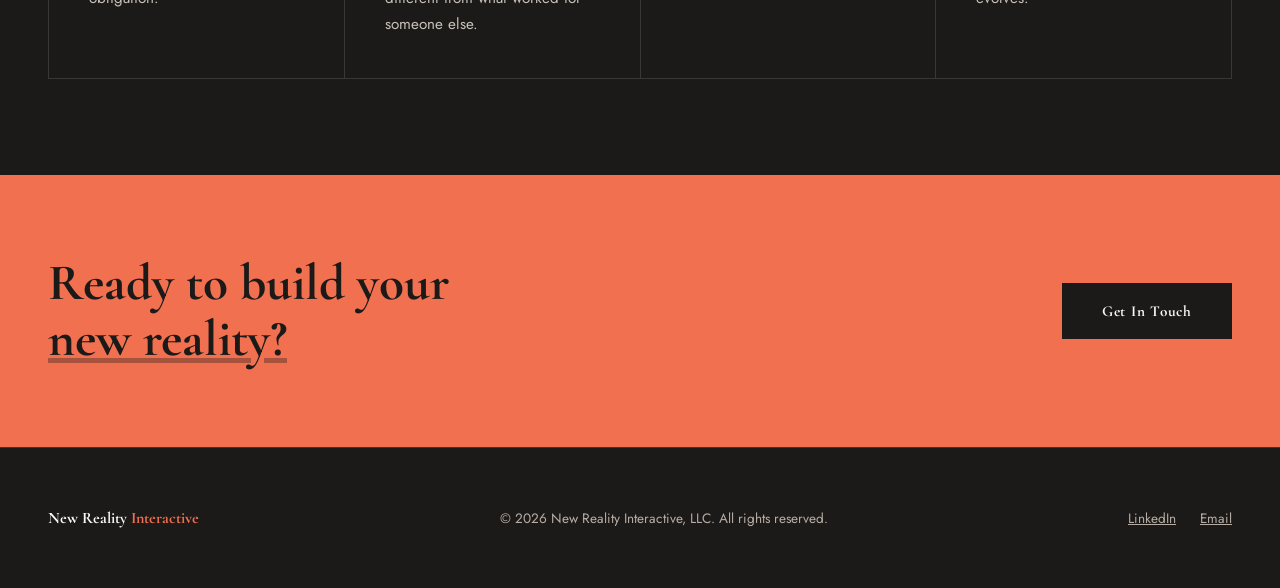
==== commit 2a5ec517: "fixed typo" ====
--- a/index.htm
+++ b/index.htm
@@ -905,7 +905,7 @@
                      </svg>
                   </div>
                   <div class="cred-text">
-                     <div class="cred-value">Sinple Pricing</div>
+                     <div class="cred-value">Simple Pricing</div>
                      <div class="cred-label">Reasonable hourly rate that won't break the bank</div>
                   </div>
                </div>
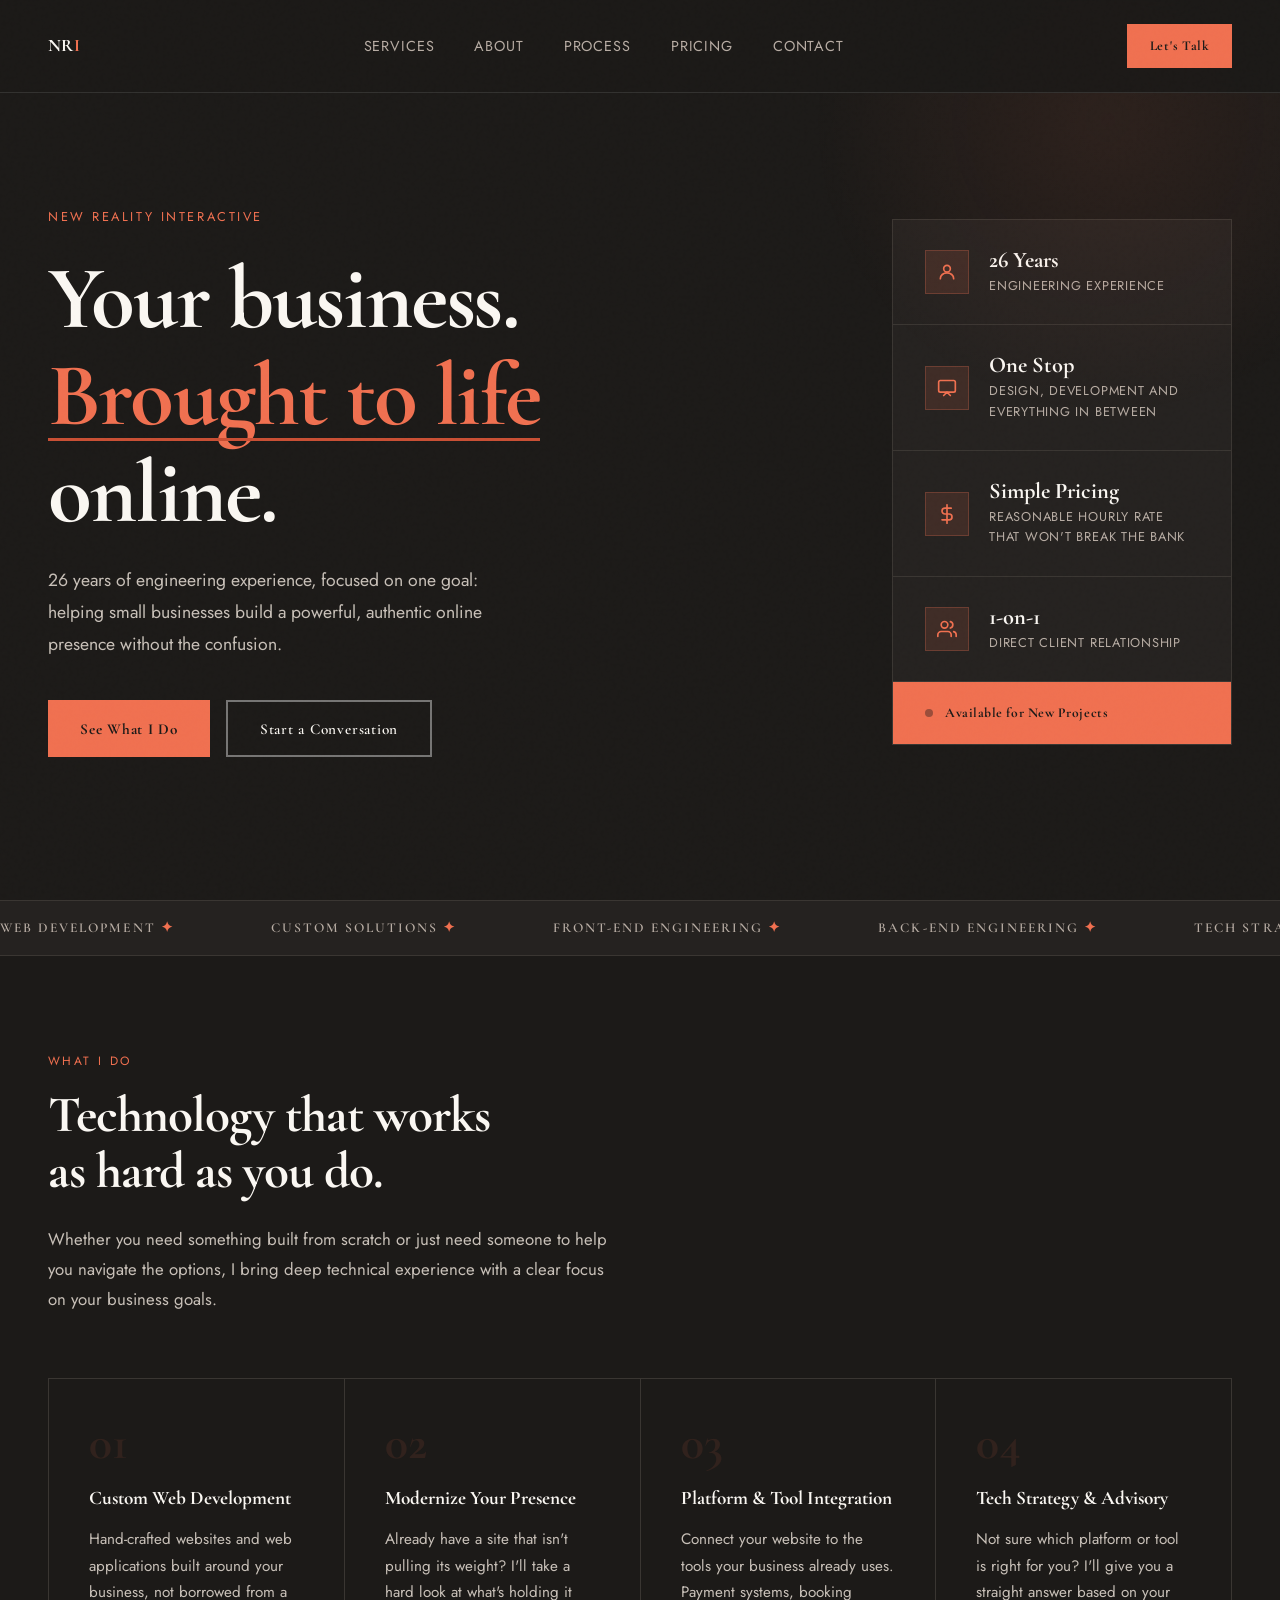
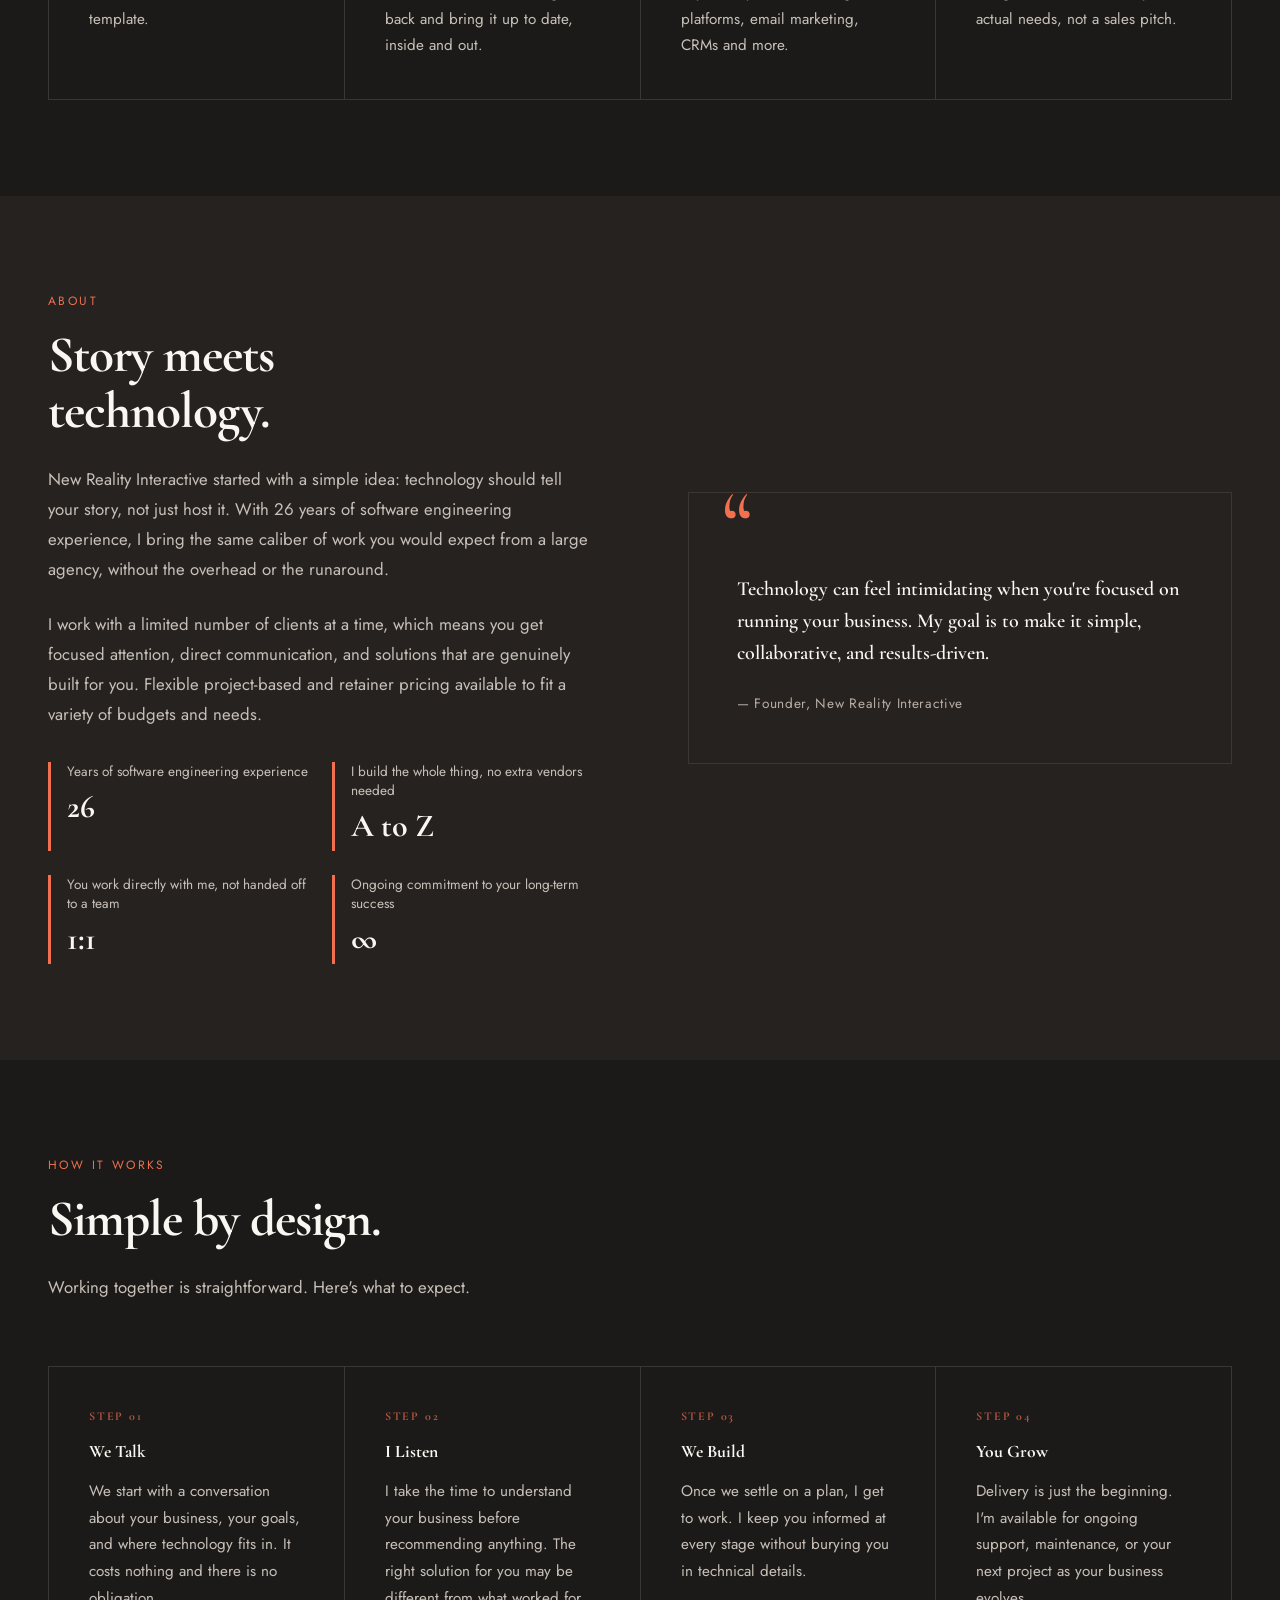
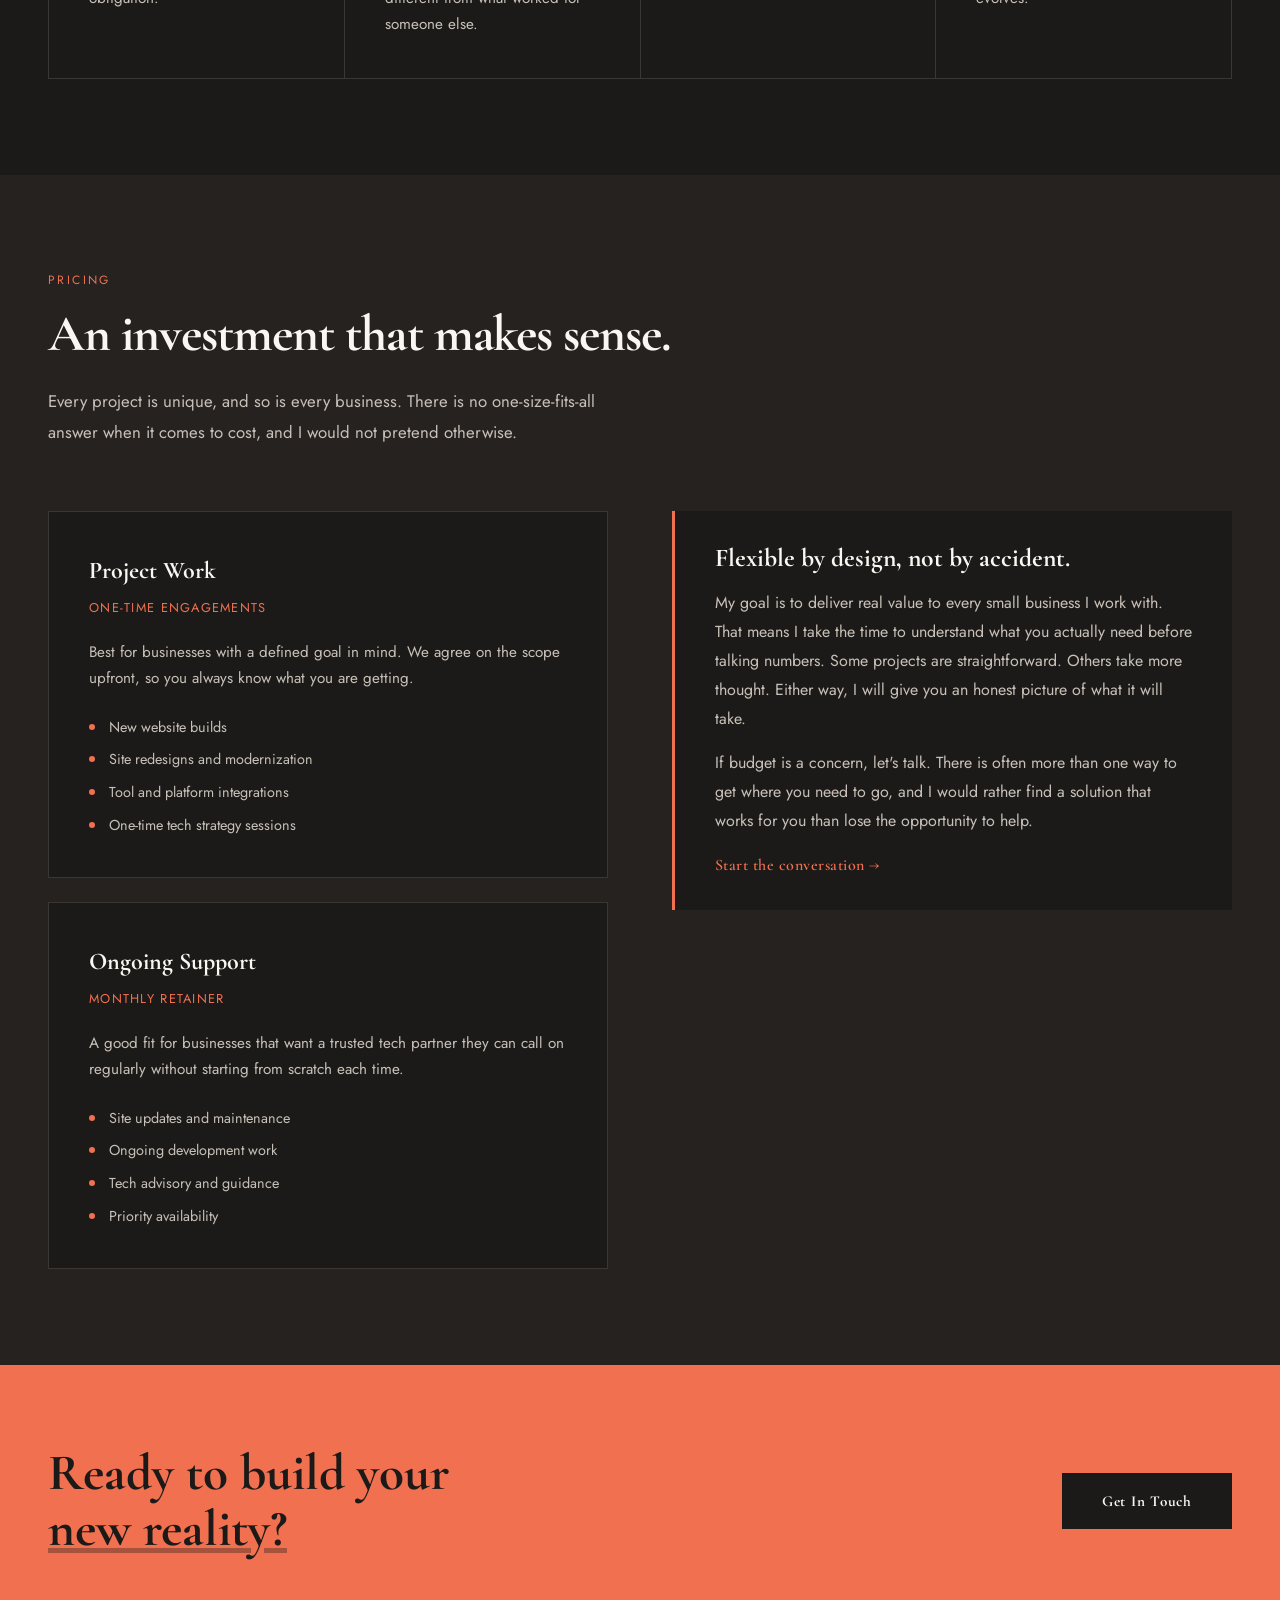
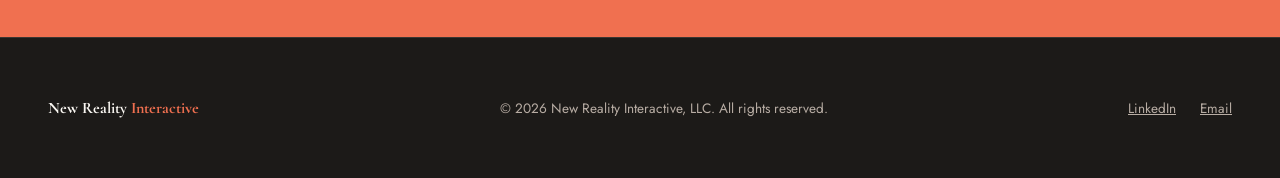
==== commit f97152cb: "added pricing section" ====
--- a/index.htm
+++ b/index.htm
@@ -337,8 +337,6 @@
          height: 20px;
       }
 
-      .cred-text {}
-
       .cred-value {
          font-family: var(--font-display);
          font-weight: 800;
@@ -644,6 +642,142 @@
          line-height: 1.75;
       }
 
+
+      /* PRICING */
+      .pricing-section {
+         background: var(--gray);
+      }
+
+      .pricing-inner {
+         display: grid;
+         grid-template-columns: 1fr 1fr;
+         gap: 4rem;
+         align-items: start;
+         margin-top: 4rem;
+      }
+
+      .pricing-card {
+         background: var(--black);
+         border: 1px solid var(--mid);
+         padding: 2.5rem;
+         position: relative;
+         overflow: hidden;
+         transition: background 0.3s;
+      }
+
+      .pricing-card::before {
+         content: '';
+         position: absolute;
+         top: 0;
+         left: 0;
+         right: 0;
+         height: 3px;
+         background: var(--accent);
+         transform: scaleX(0);
+         transform-origin: left;
+         transition: transform 0.3s ease;
+      }
+
+      .pricing-card:hover {
+         background: #252220;
+      }
+
+      .pricing-card:hover::before {
+         transform: scaleX(1);
+      }
+
+      .pricing-card-title {
+         font-family: var(--font-display);
+         font-weight: 700;
+         font-size: 1.5rem;
+         color: var(--white);
+         margin-bottom: 0.5rem;
+      }
+
+      .pricing-card-sub {
+         font-size: 0.8rem;
+         letter-spacing: 0.1em;
+         text-transform: uppercase;
+         color: var(--accent);
+         margin-bottom: 1.25rem;
+      }
+
+      .pricing-card-desc {
+         font-size: 0.95rem;
+         color: var(--body-text);
+         line-height: 1.75;
+         margin-bottom: 1.5rem;
+      }
+
+      .pricing-card-items {
+         list-style: none;
+         padding: 0;
+         display: flex;
+         flex-direction: column;
+         gap: 0.6rem;
+      }
+
+      .pricing-card-items li {
+         font-size: 0.9rem;
+         color: var(--body-text);
+         padding-left: 1.25rem;
+         position: relative;
+      }
+
+      .pricing-card-items li::before {
+         content: '';
+         position: absolute;
+         left: 0;
+         top: 0.55em;
+         width: 6px;
+         height: 6px;
+         border-radius: 50%;
+         background: var(--accent);
+      }
+
+      .pricing-message {
+         border-left: 3px solid var(--accent);
+         padding: 2rem 2.5rem;
+         background: var(--black);
+      }
+
+      .pricing-message-title {
+         font-family: var(--font-display);
+         font-weight: 700;
+         font-size: 1.6rem;
+         line-height: 1.2;
+         color: var(--white);
+         margin-bottom: 1rem;
+      }
+
+      .pricing-message-body {
+         font-size: 1rem;
+         color: var(--body-text);
+         line-height: 1.8;
+         margin-bottom: 1rem;
+      }
+
+      .pricing-message-cta {
+         font-family: var(--font-display);
+         font-weight: 600;
+         font-size: 1rem;
+         color: var(--accent);
+         text-decoration: none;
+         letter-spacing: 0.03em;
+         transition: color 0.2s;
+      }
+
+      .pricing-message-cta:hover {
+         color: var(--white);
+      }
+
+      @media (max-width: 900px) {
+         .pricing-inner {
+            grid-template-columns: 1fr;
+            gap: 2rem;
+         }
+      }
+
       /* CTA BAND */
       .cta-band {
          background: var(--accent);
@@ -843,6 +977,7 @@
          <li><a href="#services">Services</a></li>
          <li><a href="#about">About</a></li>
          <li><a href="#process">Process</a></li>
+         <li><a href="#pricing">Pricing</a></li>
          <li><a href="#contact">Contact</a></li>
       </ul>
       <a href="#contact" class="btn-primary" style="font-size:0.85rem; padding:0.6rem 1.4rem;">Let's Talk</a>
@@ -876,7 +1011,7 @@
                         <path d="M4 20c0-4 3.6-7 8-7s8 3 8 7" />
                      </svg>
                   </div>
-                  <div class="cred-text">
+                  <div>
                      <div class="cred-value">26 Years</div>
                      <div class="cred-label">Engineering Experience</div>
                   </div>
@@ -890,7 +1025,7 @@
                         <polyline points="8 21 12 17 16 21" />
                      </svg>
                   </div>
-                  <div class="cred-text">
+                  <div>
                      <div class="cred-value">One Stop</div>
                      <div class="cred-label">Design, development and everything in between</div>
                   </div>
@@ -904,7 +1039,7 @@
                         <path d="M17 5H9.5a3.5 3.5 0 0 0 0 7h5a3.5 3.5 0 0 1 0 7H6" />
                      </svg>
                   </div>
-                  <div class="cred-text">
+                  <div>
                      <div class="cred-value">Simple Pricing</div>
                      <div class="cred-label">Reasonable hourly rate that won't break the bank</div>
                   </div>
@@ -920,7 +1055,7 @@
                         <path d="M16 3.13a4 4 0 0 1 0 7.75" />
                      </svg>
                   </div>
-                  <div class="cred-text">
+                  <div>
                      <div class="cred-value">1-on-1</div>
                      <div class="cred-label">Direct Client Relationship</div>
                   </div>
@@ -1064,10 +1199,57 @@
          </ol>
       </section>
 
+      <section id="pricing" class="pricing-section" aria-labelledby="pricing-heading">
+         <div class="reveal">
+            <p class="section-label" aria-hidden="true">Pricing</p>
+            <h2 class="section-title" id="pricing-heading">An investment that makes sense.</h2>
+            <p class="section-body">Every project is unique, and so is every business. There is no one-size-fits-all
+               answer when it comes to cost, and I would not pretend otherwise.</p>
+         </div>
+         <div class="pricing-inner reveal">
+            <div style="display: flex; flex-direction: column; gap: 1.5rem;">
+               <div class="pricing-card">
+                  <div class="pricing-card-title">Project Work</div>
+                  <div class="pricing-card-sub">One-time engagements</div>
+                  <p class="pricing-card-desc">Best for businesses with a defined goal in mind. We agree on the scope
+                     upfront, so you always know what you are getting.</p>
+                  <ul class="pricing-card-items">
+                     <li>New website builds</li>
+                     <li>Site redesigns and modernization</li>
+                     <li>Tool and platform integrations</li>
+                     <li>One-time tech strategy sessions</li>
+                  </ul>
+               </div>
+               <div class="pricing-card">
+                  <div class="pricing-card-title">Ongoing Support</div>
+                  <div class="pricing-card-sub">Monthly retainer</div>
+                  <p class="pricing-card-desc">A good fit for businesses that want a trusted tech partner they can call
+                     on regularly without starting from scratch each time.</p>
+                  <ul class="pricing-card-items">
+                     <li>Site updates and maintenance</li>
+                     <li>Ongoing development work</li>
+                     <li>Tech advisory and guidance</li>
+                     <li>Priority availability</li>
+                  </ul>
+               </div>
+            </div>
+            <div class="pricing-message">
+               <div class="pricing-message-title">Flexible by design, not by accident.</div>
+               <p class="pricing-message-body">My goal is to deliver real value to every small business I work with.
+                  That means I take the time to understand what you actually need before talking numbers. Some projects
+                  are straightforward. Others take more thought. Either way, I will give you an honest picture of what
+                  it will take.</p>
+               <p class="pricing-message-body">If budget is a concern, let's talk. There is often more than one way to
+                  get where you need to go, and I would rather find a solution that works for you than lose the
+                  opportunity to help.</p>
+               <a href="#contact" class="pricing-message-cta">Start the conversation &#8594;</a>
+            </div>
+         </div>
+      </section>
+
       <section class="cta-band" id="contact" aria-labelledby="contact-heading">
          <h2 class="cta-band-title" id="contact-heading">Ready to build your<br><em>new reality?</em></h2>
-         <a href="/cdn-cgi/l/email-protection#aac2cfc6c6c5eac4cfddd8cfcbc6c3ded3c3c4decfd8cbc9dec3dccf84c9c5c7"
-            class="btn-dark">Get In Touch</a>
+         <a href="mailto:hello@newrealityinteractive.com" class="btn-dark">Get In Touch</a>
       </section>
 
    </main>
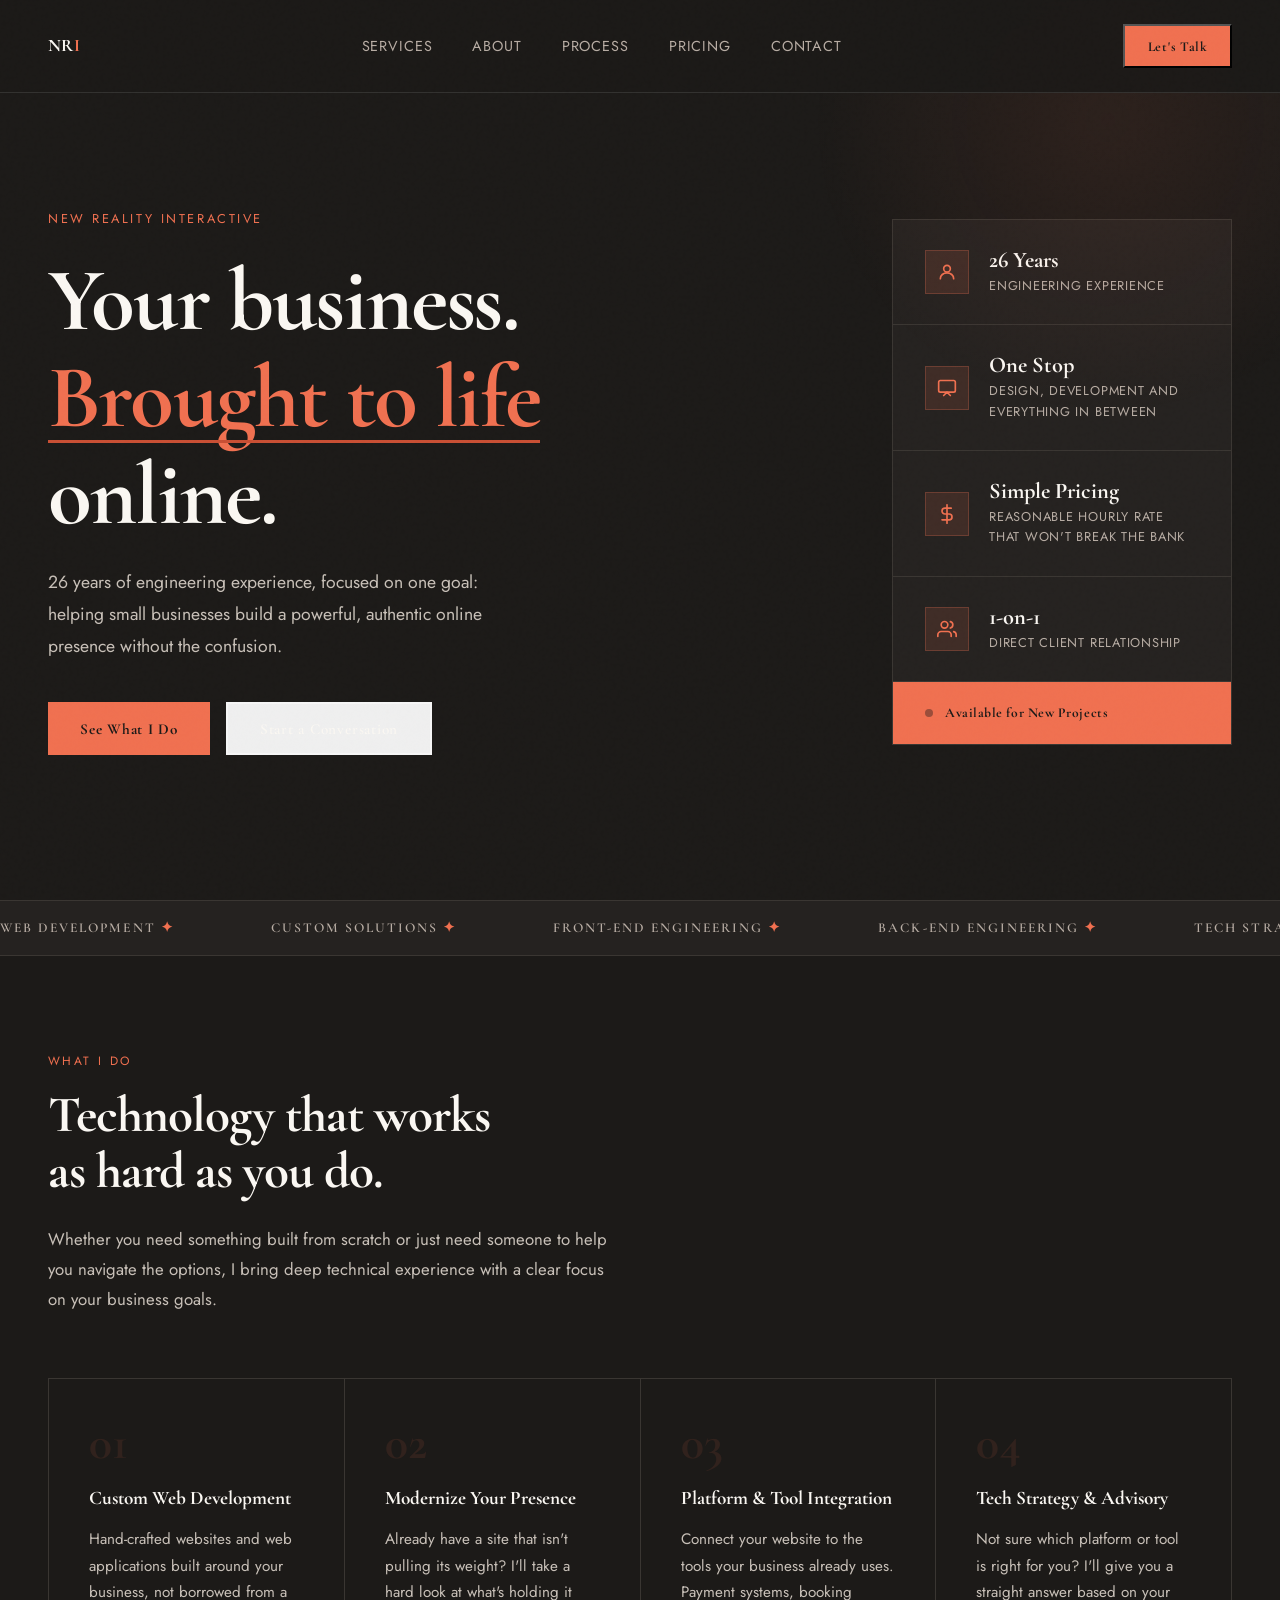
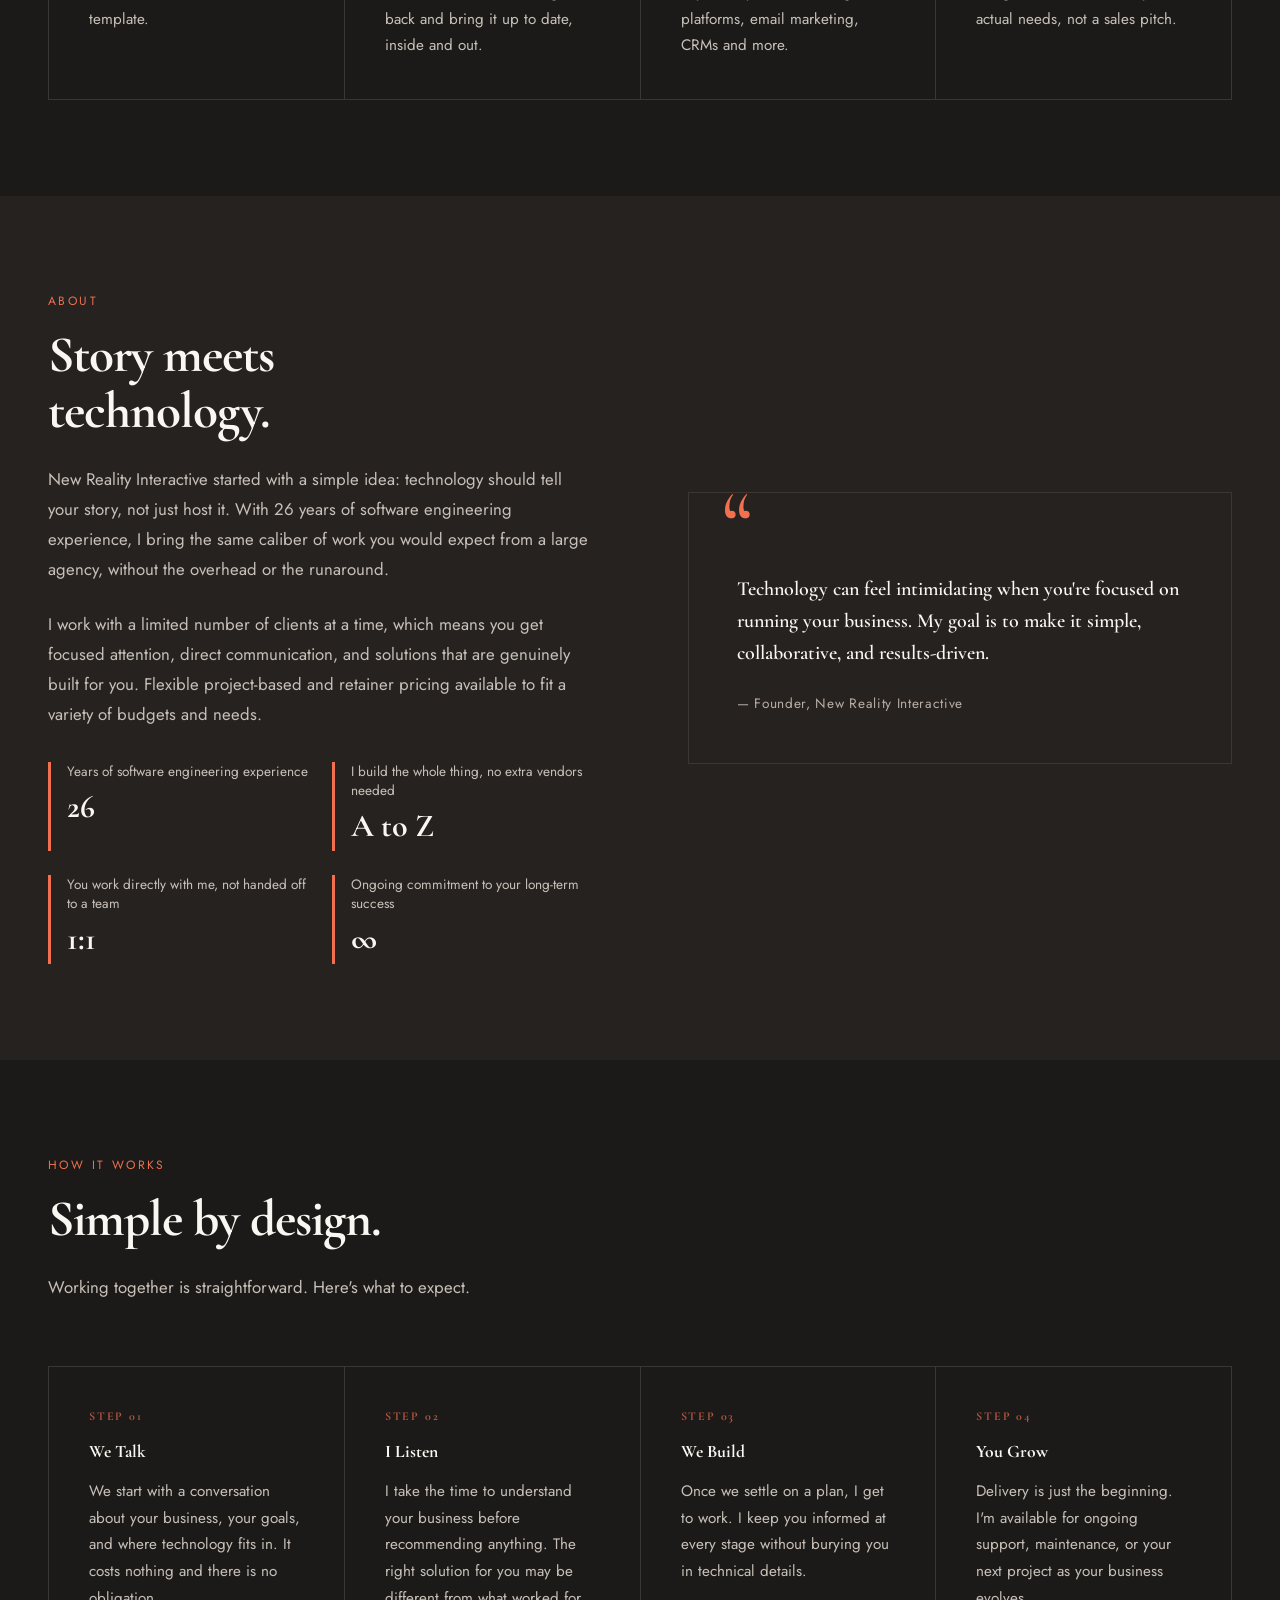
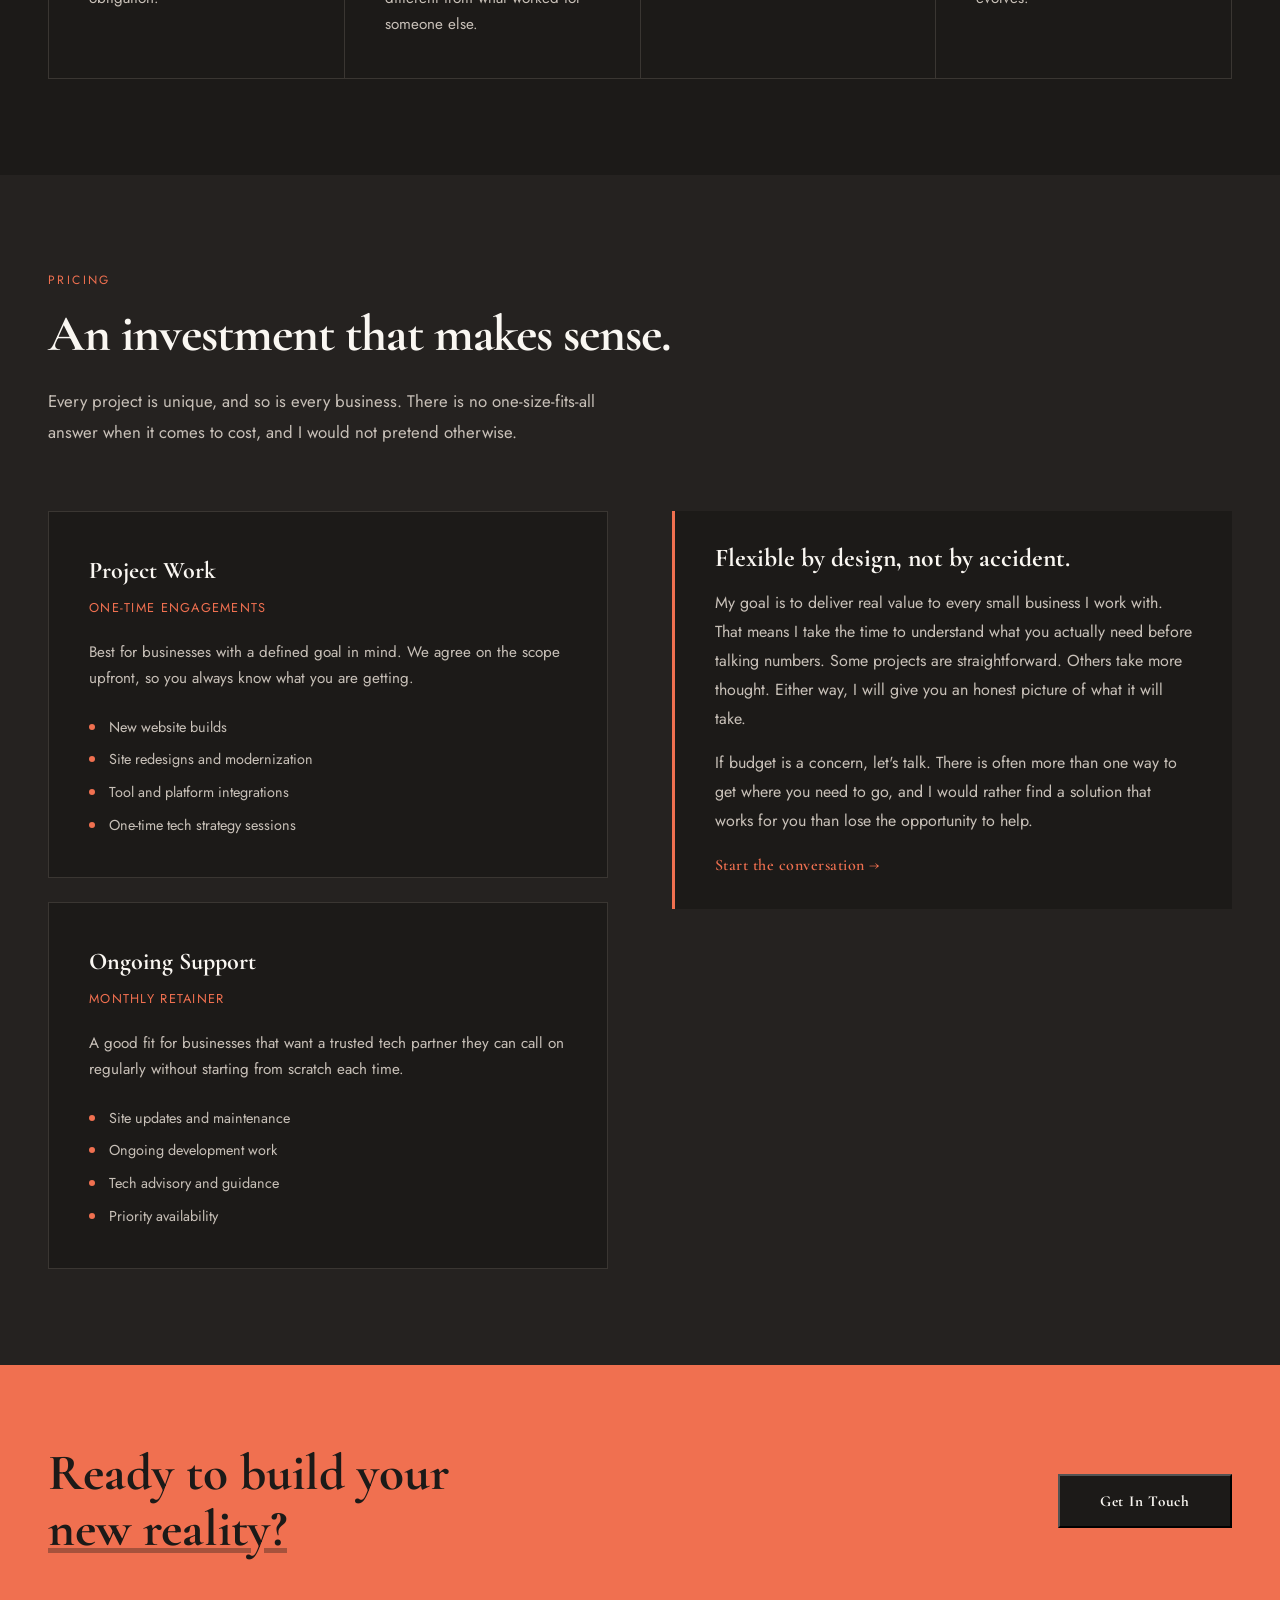
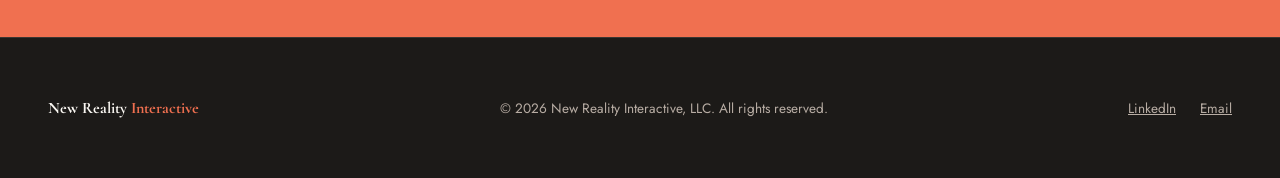
==== commit 0c2be585: "initial form modal" ====
--- a/index.htm
+++ b/index.htm
@@ -964,6 +964,167 @@
             align-items: flex-start;
          }
       }
+
+      /* MODAL */
+      .modal-overlay {
+         position: fixed;
+         inset: 0;
+         background: rgba(10, 9, 8, 0.85);
+         backdrop-filter: blur(6px);
+         z-index: 1000;
+         display: flex;
+         align-items: center;
+         justify-content: center;
+         padding: 1.5rem;
+         opacity: 0;
+         pointer-events: none;
+         transition: opacity 0.3s ease;
+      }
+
+      .modal-overlay.open {
+         opacity: 1;
+         pointer-events: all;
+      }
+
+      .modal {
+         background: var(--gray);
+         border: 1px solid var(--mid);
+         width: 100%;
+         max-width: 520px;
+         padding: 3rem;
+         position: relative;
+         transform: translateY(20px);
+         transition: transform 0.3s ease;
+      }
+
+      .modal-overlay.open .modal {
+         transform: translateY(0);
+      }
+
+      .modal-close {
+         position: absolute;
+         top: 1.25rem;
+         right: 1.25rem;
+         background: none;
+         border: none;
+         color: var(--text-muted);
+         cursor: pointer;
+         font-size: 1.5rem;
+         line-height: 1;
+         padding: 0.25rem 0.5rem;
+         transition: color 0.2s;
+      }
+
+      .modal-close:hover {
+         color: var(--white);
+      }
+
+      .modal-title {
+         font-family: var(--font-display);
+         font-weight: 700;
+         font-size: 2rem;
+         color: var(--white);
+         margin-bottom: 0.4rem;
+      }
+
+      .modal-sub {
+         font-size: 0.9rem;
+         color: var(--text-muted);
+         margin-bottom: 2rem;
+      }
+
+      .modal form {
+         display: flex;
+         flex-direction: column;
+         gap: 1.25rem;
+      }
+
+      .form-group {
+         display: flex;
+         flex-direction: column;
+         gap: 0.4rem;
+      }
+
+      .form-group label {
+         font-size: 0.8rem;
+         letter-spacing: 0.08em;
+         text-transform: uppercase;
+         color: var(--text-muted);
+      }
+
+      .form-group input,
+      .form-group textarea,
+      .form-group select {
+         background: var(--black);
+         border: 1px solid var(--mid);
+         color: var(--white);
+         font-family: var(--font-body);
+         font-size: 0.95rem;
+         padding: 0.75rem 1rem;
+         width: 100%;
+         transition: border-color 0.2s;
+         outline: none;
+      }
+
+      .form-group input:focus,
+      .form-group textarea:focus,
+      .form-group select:focus {
+         border-color: var(--accent);
+      }
+
+      .form-group textarea {
+         resize: vertical;
+         min-height: 120px;
+      }
+
+      .form-group select option {
+         background: var(--black);
+      }
+
+      .form-submit {
+         background: var(--accent);
+         color: var(--black);
+         border: none;
+         padding: 0.9rem 2rem;
+         font-family: var(--font-display);
+         font-weight: 700;
+         font-size: 1rem;
+         letter-spacing: 0.05em;
+         cursor: pointer;
+         transition: background 0.15s, transform 0.15s;
+         align-self: flex-start;
+         min-height: 44px;
+         min-width: 44px;
+      }
+
+      .form-submit:hover {
+         background: #d4563a;
+         transform: translateY(-2px);
+      }
+
+      .form-success {
+         display: none;
+         text-align: center;
+         padding: 2rem 0;
+      }
+
+      .form-success-icon {
+         font-size: 3rem;
+         margin-bottom: 1rem;
+      }
+
+      .form-success-title {
+         font-family: var(--font-display);
+         font-weight: 700;
+         font-size: 1.6rem;
+         color: var(--white);
+         margin-bottom: 0.5rem;
+      }
+
+      .form-success-msg {
+         font-size: 0.95rem;
+         color: var(--text-muted);
+      }
    </style>
 </head>
 
@@ -980,7 +1141,8 @@
          <li><a href="#pricing">Pricing</a></li>
          <li><a href="#contact">Contact</a></li>
       </ul>
-      <a href="#contact" class="btn-primary" style="font-size:0.85rem; padding:0.6rem 1.4rem;">Let's Talk</a>
+      <button class="btn-primary" style="font-size:0.85rem; padding:0.6rem 1.4rem;" onclick="openContactModal()">Let's
+         Talk</button>
    </nav>
 
    <main id="main-content">
@@ -997,7 +1159,7 @@
                a powerful, authentic online presence without the confusion.</p>
             <div class="hero-cta">
                <a href="#services" class="btn-primary">See What I Do</a>
-               <a href="#contact" class="btn-ghost">Start a Conversation</a>
+               <button class="btn-ghost" onclick="openContactModal()">Start a Conversation</button>
             </div>
          </div>
          <div class="hero-right" aria-hidden="true">
@@ -1242,15 +1404,66 @@
                <p class="pricing-message-body">If budget is a concern, let's talk. There is often more than one way to
                   get where you need to go, and I would rather find a solution that works for you than lose the
                   opportunity to help.</p>
-               <a href="#contact" class="pricing-message-cta">Start the conversation &#8594;</a>
+               <button class="pricing-message-cta"
+                  style="background:none;border:none;cursor:pointer;font-family:var(--font-display);font-weight:600;font-size:1rem;letter-spacing:0.03em;"
+                  onclick="openContactModal()">Start the conversation &#8594;</button>
             </div>
          </div>
       </section>
 
       <section class="cta-band" id="contact" aria-labelledby="contact-heading">
          <h2 class="cta-band-title" id="contact-heading">Ready to build your<br><em>new reality?</em></h2>
-         <a href="mailto:hello@newrealityinteractive.com" class="btn-dark">Get In Touch</a>
+         <button class="btn-dark" id="openModal" aria-haspopup="dialog">Get In Touch</button>
       </section>
+
+
+      <!-- CONTACT MODAL -->
+      <div class="modal-overlay" id="contactModal" role="dialog" aria-modal="true" aria-labelledby="modal-title">
+         <div class="modal">
+            <button class="modal-close" id="modalClose" aria-label="Close contact form">&#x2715;</button>
+            <div id="formContent">
+               <div class="modal-title" id="modal-title">Let's talk.</div>
+               <div class="modal-sub">Tell me a bit about your business and what you need. I'll get back to you within
+                  one business day.</div>
+               <form action="https://formspree.io/f/mzdaljja" method="POST" id="contactForm">
+                  <div class="form-group">
+                     <label for="name">Your name</label>
+                     <input type="text" id="name" name="name" placeholder="Jane Smith" required />
+                  </div>
+                  <div class="form-group">
+                     <label for="email">Your email</label>
+                     <input type="email" id="email" name="email" placeholder="jane@yourbusiness.com" required />
+                  </div>
+                  <div class="form-group">
+                     <label for="business">Your business</label>
+                     <input type="text" id="business" name="business" placeholder="What does your business do?" />
+                  </div>
+                  <div class="form-group">
+                     <label for="interest">What are you looking for?</label>
+                     <select id="interest" name="interest">
+                        <option value="" disabled selected>Select an option</option>
+                        <option value="new-website">A new website</option>
+                        <option value="modernize">Modernize my existing site</option>
+                        <option value="integrations">Tool or platform integrations</option>
+                        <option value="advisory">Tech advice and guidance</option>
+                        <option value="not-sure">Not sure yet</option>
+                        <option value="explain-below">I'll explain below</option>
+                     </select>
+                  </div>
+                  <div class="form-group">
+                     <label for="message">Anything else you'd like me to know</label>
+                     <textarea id="message" name="message" placeholder="Budget, timeline, questions..."></textarea>
+                  </div>
+                  <button type="submit" class="form-submit">Send Message</button>
+               </form>
+            </div>
+            <div class="form-success" id="formSuccess">
+               <div class="form-success-icon">&#10003;</div>
+               <div class="form-success-title">Message sent.</div>
+               <div class="form-success-msg">Thanks for reaching out. I'll be in touch within one business day.</div>
+            </div>
+         </div>
+      </div>
 
    </main>
 
@@ -1260,7 +1473,7 @@
       <nav aria-label="Footer links" class="footer-links">
          <a href="https://linkedin.com" target="_blank" rel="noopener noreferrer"
             aria-label="Visit New Reality Interactive on LinkedIn (opens in new tab)">LinkedIn</a>
-         <a href="/cdn-cgi/l/email-protection#f69e939a9a99b69893818493979a9f828f9f988293849795829f8093d895999b"
+         <a href="mailto:contact@newrealityinteractive.com"
             aria-label="Send an email to New Reality Interactive">Email</a>
       </nav>
    </footer>
@@ -1281,6 +1494,55 @@
          }, { threshold: 0.1 });
          document.querySelectorAll('.reveal').forEach(r => observer.observe(r));
       }
+
+      // Modal
+      const modal = document.getElementById('contactModal');
+      const openBtn = document.getElementById('openModal');
+      const closeBtn = document.getElementById('modalClose');
+      const form = document.getElementById('contactForm');
+      const formSuccess = document.getElementById('formSuccess');
+
+      function openContactModal() {
+         modal.classList.add('open');
+         document.body.style.overflow = 'hidden';
+         closeBtn.focus();
+      }
+
+      function closeContactModal() {
+         modal.classList.remove('open');
+         document.body.style.overflow = '';
+      }
+
+      openBtn.addEventListener('click', openContactModal);
+      closeBtn.addEventListener('click', closeContactModal);
+
+      modal.addEventListener('click', (e) => {
+         if (e.target === modal) closeContactModal();
+      });
+
+      document.addEventListener('keydown', (e) => {
+         if (e.key === 'Escape' && modal.classList.contains('open')) closeContactModal();
+      });
+
+      form.addEventListener('submit', async (e) => {
+         e.preventDefault();
+         const data = new FormData(form);
+         try {
+            const res = await fetch(form.action, {
+               method: 'POST',
+               body: data,
+               headers: { 'Accept': 'application/json' }
+            });
+            if (res.ok) {
+               document.getElementById('formContent').style.display = 'none';
+               formSuccess.style.display = 'block';
+            } else {
+               alert('Something went wrong. Please try again or email contact@newrealityinteractive.com directly.');
+            }
+         } catch {
+            alert('Something went wrong. Please try again or email contact@newrealityinteractive.com directly.');
+         }
+      });
    </script>
 
 </body>
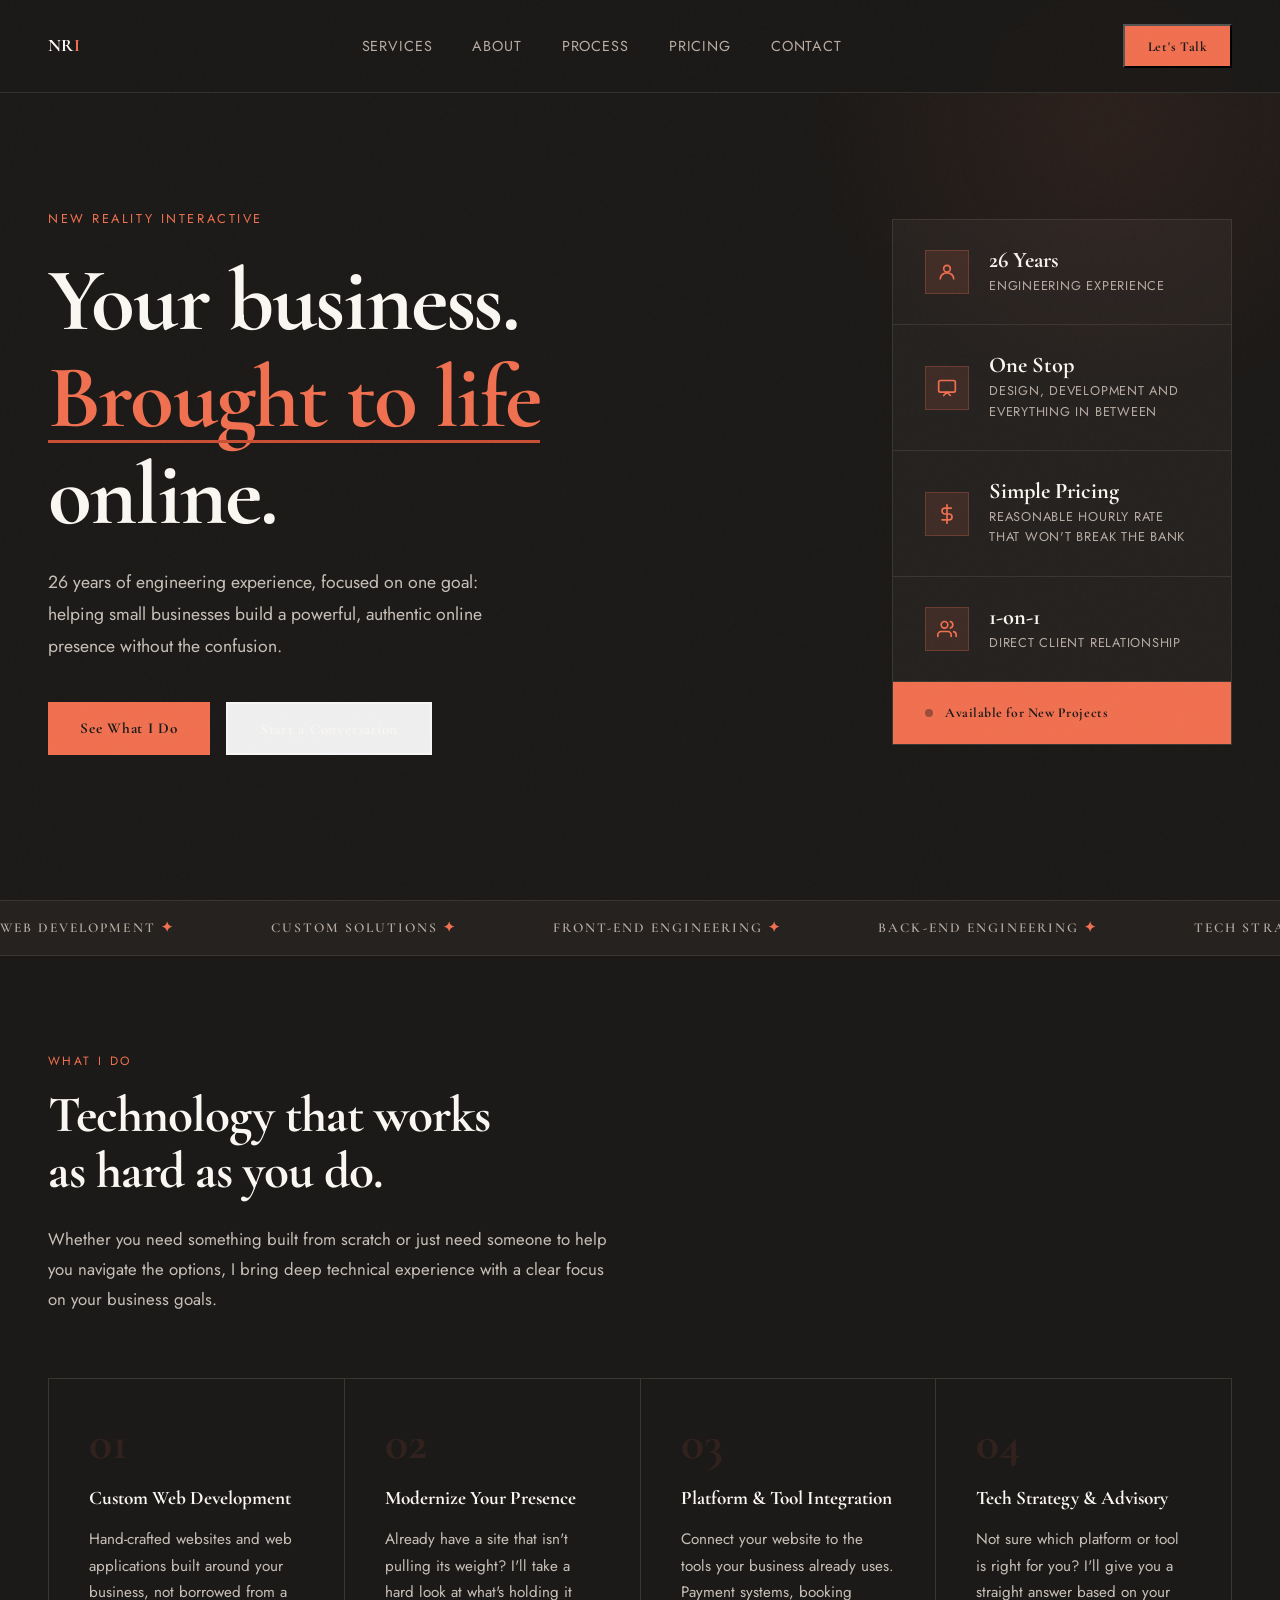
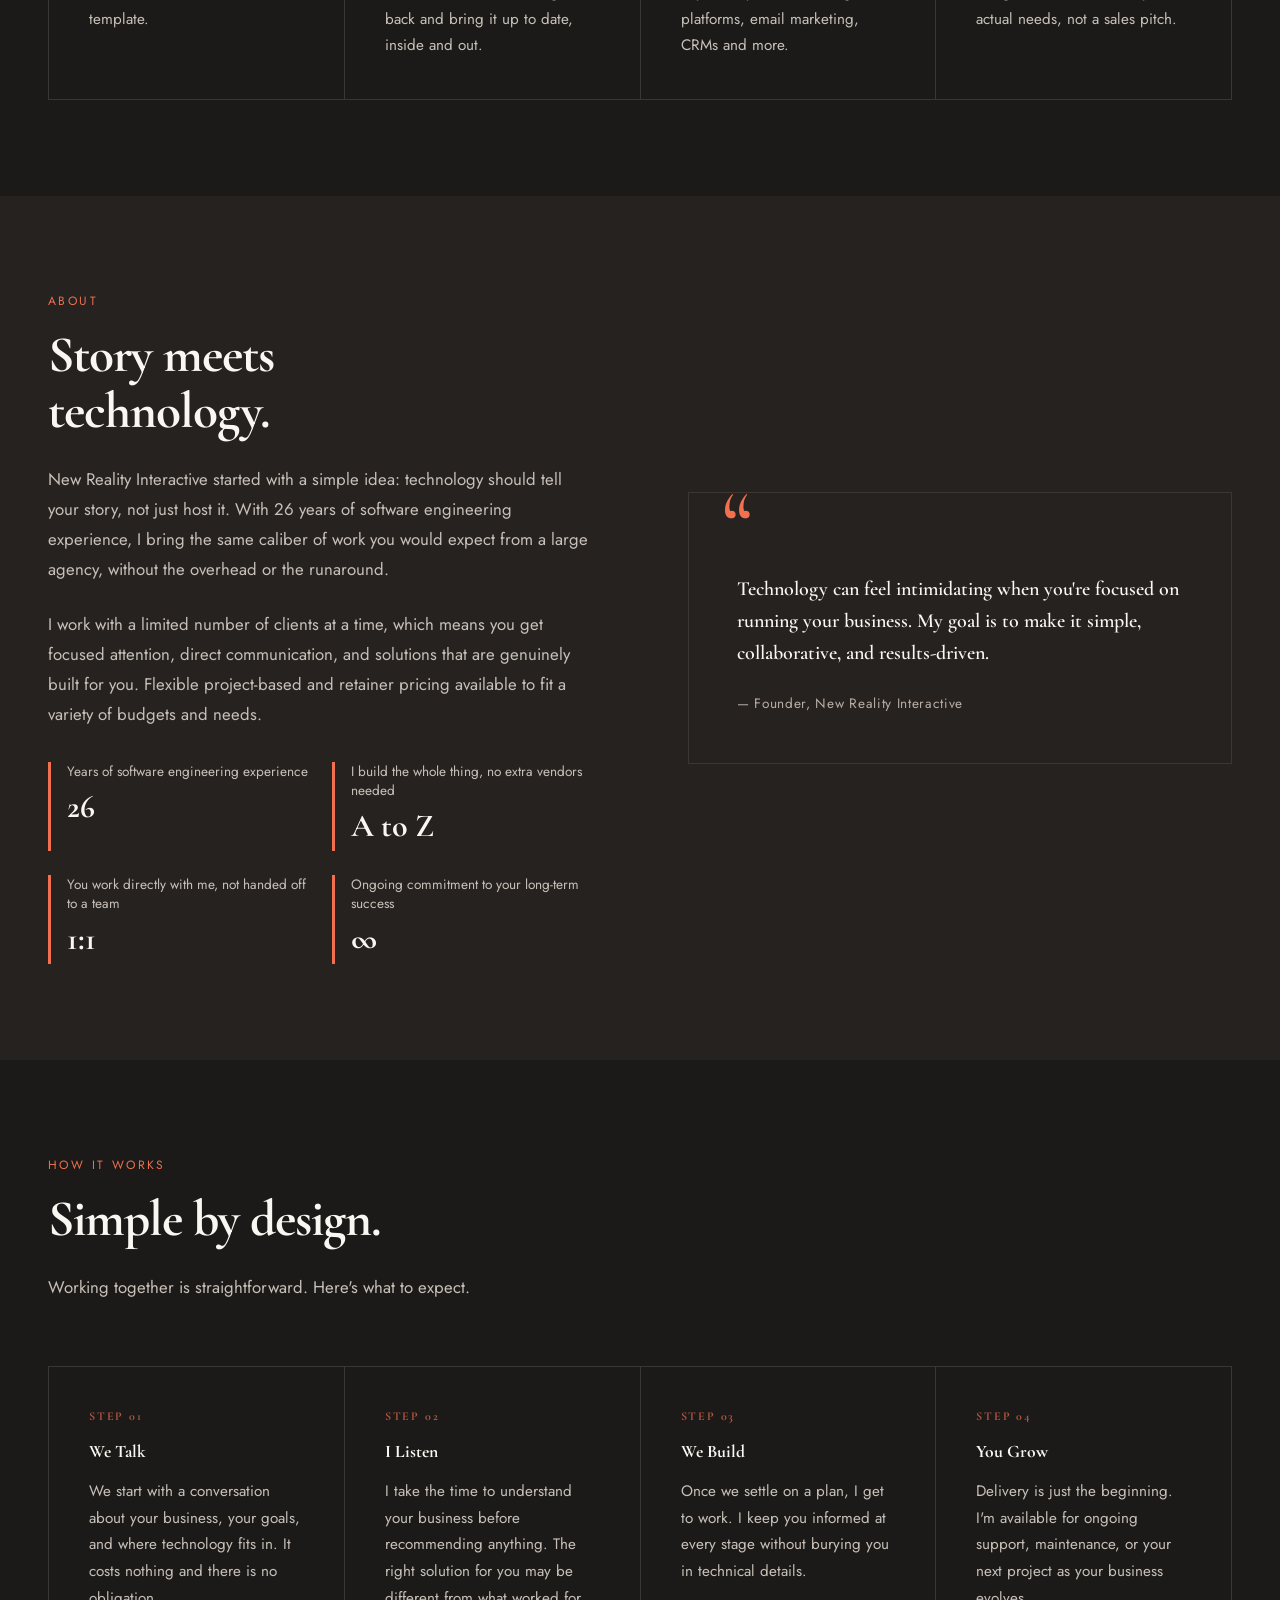
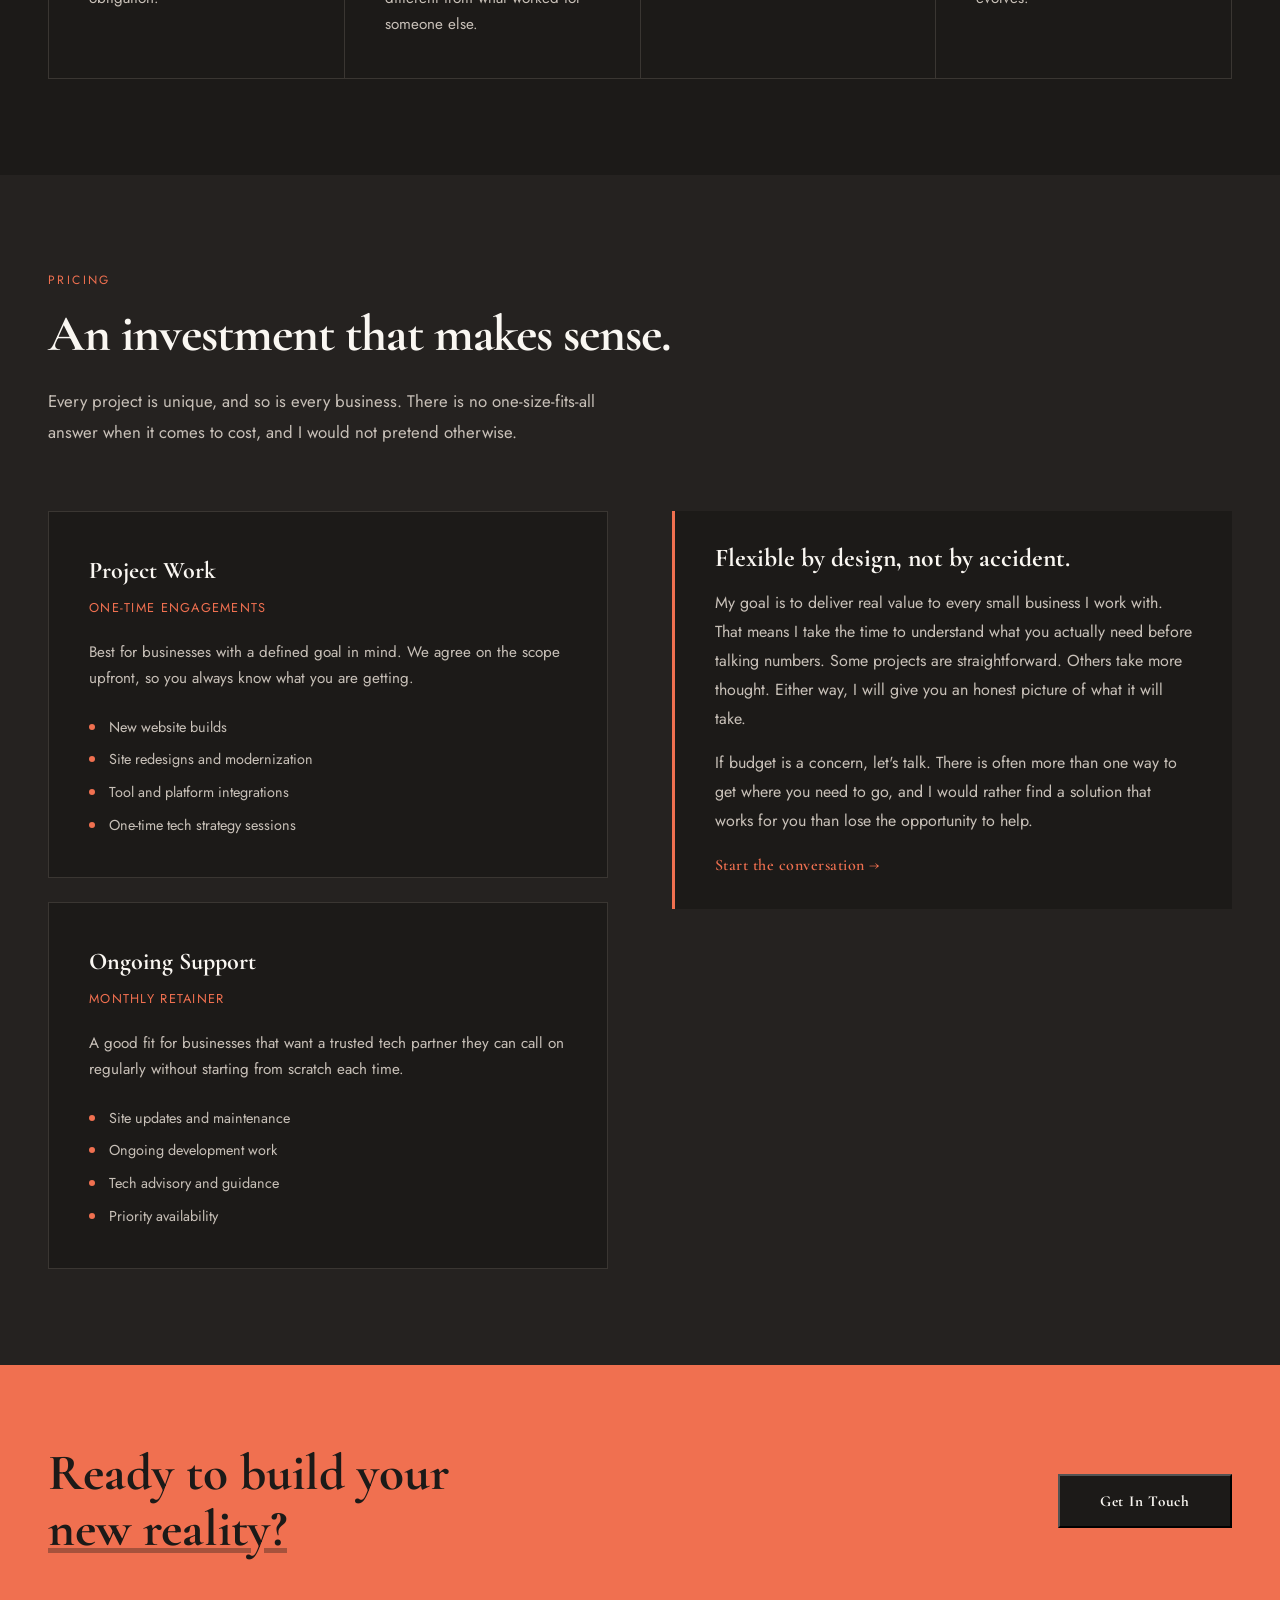
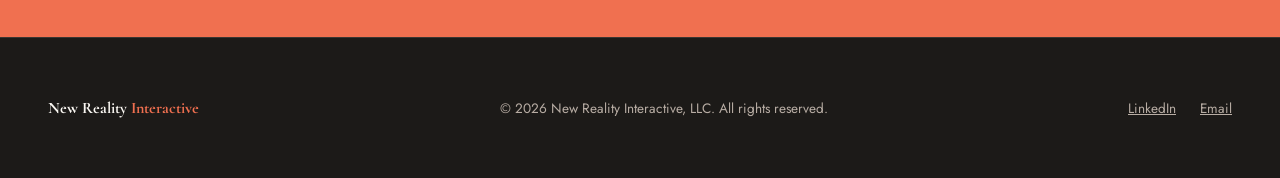
==== commit 089feace: "separated css from main index page" ====
--- a/index.htm
+++ b/index.htm
@@ -10,1122 +10,7 @@
    <link
       href="https://fonts.googleapis.com/css2?family=Cormorant+Garamond:ital,wght@0,400;0,500;0,600;0,700;1,400;1,600&family=Jost:wght@300;400;500;600;700&display=swap"
       rel="stylesheet" />
-   <style>
-      *,
-      *::before,
-      *::after {
-         box-sizing: border-box;
-         margin: 0;
-         padding: 0;
-      }
-
-      :root {
-         --font-display: 'Cormorant Garamond', serif;
-         --font-body: 'Jost', sans-serif;
-         --black: #1c1a18;
-         --white: #faf7f2;
-         --accent: #f07050;
-         --accent-dark: #c94f34;
-         --gray: #252220;
-         --mid: #3a3632;
-         --text-muted: #b8ada4;
-         --body-text: #c8c0b8;
-      }
-
-      html {
-         scroll-behavior: smooth;
-      }
-
-      @media (prefers-reduced-motion: reduce) {
-
-         *,
-         *::before,
-         *::after {
-            animation-duration: 0.01ms !important;
-            animation-iteration-count: 1 !important;
-            transition-duration: 0.01ms !important;
-         }
-
-         html {
-            scroll-behavior: auto;
-         }
-
-         .marquee-track {
-            animation: none !important;
-         }
-      }
-
-      body {
-         background: var(--black);
-         color: var(--white);
-         font-family: var(--font-body);
-         font-weight: 400;
-         overflow-x: hidden;
-         font-size: 1rem;
-         line-height: 1.6;
-      }
-
-      /* SKIP LINK */
-      .skip-link {
-         position: fixed !important;
-         top: -9999px !important;
-         left: -9999px !important;
-         width: 1px;
-         height: 1px;
-         overflow: hidden;
-         clip: rect(0, 0, 0, 0);
-         white-space: nowrap;
-         background: var(--accent);
-         color: var(--black);
-         padding: 0.75rem 1.5rem;
-         font-family: var(--font-display);
-         font-weight: 700;
-         font-size: 0.9rem;
-         text-decoration: none;
-         z-index: 9999;
-      }
-
-      .skip-link:focus {
-         top: 1rem !important;
-         left: 1rem !important;
-         width: auto;
-         height: auto;
-         clip: auto;
-         overflow: visible;
-      }
-
-      /* FOCUS */
-      :focus-visible {
-         outline: 3px solid var(--accent);
-         outline-offset: 3px;
-      }
-
-      /* NOISE OVERLAY */
-      body::before {
-         content: '';
-         position: fixed;
-         inset: 0;
-         background-image: url("data:image/svg+xml,%3Csvg viewBox='0 0 256 256' xmlns='http://www.w3.org/2000/svg'%3E%3Cfilter id='noise'%3E%3CfeTurbulence type='fractalNoise' baseFrequency='0.9' numOctaves='4' stitchTiles='stitch'/%3E%3C/filter%3E%3Crect width='100%25' height='100%25' filter='url(%23noise)' opacity='0.04'/%3E%3C/svg%3E");
-         pointer-events: none;
-         z-index: 999;
-         opacity: 0.4;
-      }
-
-      /* MAIN NAV — scoped to #main-nav only */
-      #main-nav {
-         position: fixed;
-         top: 0;
-         left: 0;
-         right: 0;
-         z-index: 100;
-         padding: 1.5rem 3rem;
-         display: flex;
-         justify-content: space-between;
-         align-items: center;
-         border-bottom: 1px solid rgba(255, 255, 255, 0.1);
-         background: rgba(28, 26, 24, 0.95);
-         backdrop-filter: blur(12px);
-      }
-
-      #main-nav .nav-logo {
-         font-family: var(--font-display);
-         font-weight: 800;
-         font-size: 1.1rem;
-         letter-spacing: 0.02em;
-         color: var(--white);
-         text-decoration: none;
-      }
-
-      #main-nav .nav-logo span {
-         color: var(--accent);
-      }
-
-      #main-nav .nav-links {
-         display: flex;
-         gap: 2.5rem;
-         list-style: none;
-      }
-
-      #main-nav .nav-links a {
-         color: var(--text-muted);
-         text-decoration: none;
-         font-size: 0.9rem;
-         letter-spacing: 0.06em;
-         text-transform: uppercase;
-         transition: color 0.2s;
-         padding: 0.25rem 0;
-      }
-
-      #main-nav .nav-links a:hover,
-      #main-nav .nav-links a:focus-visible {
-         color: var(--accent);
-      }
-
-      /* HERO */
-      .hero {
-         min-height: 100vh;
-         display: grid;
-         grid-template-columns: 1fr 1fr;
-         align-items: center;
-         padding: 8rem 3rem 4rem;
-         position: relative;
-         overflow: hidden;
-      }
-
-      .hero::after {
-         content: '';
-         position: absolute;
-         top: -20%;
-         right: -10%;
-         width: 600px;
-         height: 600px;
-         background: radial-gradient(circle, rgba(240, 112, 80, 0.08) 0%, transparent 70%);
-         pointer-events: none;
-      }
-
-      .hero-left {
-         max-width: 640px;
-      }
-
-      .hero-eyebrow {
-         font-size: 0.8rem;
-         letter-spacing: 0.2em;
-         text-transform: uppercase;
-         color: var(--accent);
-         margin-bottom: 1.5rem;
-         opacity: 0;
-         animation: fadeUp 0.8s ease forwards 0.2s;
-      }
-
-      .hero-title {
-         font-family: var(--font-display);
-         font-weight: 800;
-         font-size: clamp(3.2rem, 7vw, 6.5rem);
-         line-height: 1.08;
-         letter-spacing: -0.02em;
-         margin-bottom: 1.5rem;
-         opacity: 0;
-         animation: fadeUp 0.8s ease forwards 0.4s;
-      }
-
-      .hero-title em {
-         font-style: normal;
-         color: var(--accent);
-         position: relative;
-         display: inline-block;
-      }
-
-      .hero-title em::after {
-         content: '';
-         position: absolute;
-         bottom: 4px;
-         left: 0;
-         right: 0;
-         height: 3px;
-         background: var(--accent-dark);
-         transform: scaleX(0);
-         transform-origin: left;
-         animation: lineExpand 0.6s ease forwards 1.2s;
-      }
-
-      .hero-sub {
-         font-size: 1.1rem;
-         line-height: 1.8;
-         color: var(--body-text);
-         margin-bottom: 2.5rem;
-         max-width: 480px;
-         opacity: 0;
-         animation: fadeUp 0.8s ease forwards 0.6s;
-      }
-
-      .hero-cta {
-         display: flex;
-         gap: 1rem;
-         flex-wrap: wrap;
-         opacity: 0;
-         animation: fadeUp 0.8s ease forwards 0.8s;
-      }
-
-      .btn-primary {
-         background: var(--accent);
-         color: var(--black);
-         padding: 0.9rem 2rem;
-         font-family: var(--font-display);
-         font-weight: 700;
-         font-size: 0.95rem;
-         letter-spacing: 0.05em;
-         text-decoration: none;
-         display: inline-flex;
-         align-items: center;
-         justify-content: center;
-         min-height: 44px;
-         transition: transform 0.15s, background 0.15s;
-      }
-
-      .btn-primary:hover {
-         background: #d4563a;
-         transform: translateY(-2px);
-      }
-
-      .btn-ghost {
-         border: 2px solid rgba(255, 255, 255, 0.4);
-         color: var(--white);
-         padding: 0.9rem 2rem;
-         font-family: var(--font-display);
-         font-weight: 600;
-         font-size: 0.95rem;
-         letter-spacing: 0.05em;
-         text-decoration: none;
-         display: inline-flex;
-         align-items: center;
-         justify-content: center;
-         min-height: 44px;
-         transition: border-color 0.15s, color 0.15s, transform 0.15s;
-      }
-
-      .btn-ghost:hover,
-      .btn-ghost:focus-visible {
-         border-color: var(--accent);
-         color: var(--accent);
-         transform: translateY(-2px);
-      }
-
-      .hero-right {
-         display: flex;
-         justify-content: flex-end;
-         align-items: center;
-         opacity: 0;
-         animation: fadeIn 1s ease forwards 0.9s;
-      }
-
-      .cred-panel {
-         width: 340px;
-         display: flex;
-         flex-direction: column;
-         gap: 1px;
-         background: var(--mid);
-         border: 1px solid var(--mid);
-      }
-
-      .cred-card {
-         background: var(--gray);
-         padding: 1.75rem 2rem;
-         display: flex;
-         align-items: center;
-         gap: 1.25rem;
-         transition: background 0.2s;
-      }
-
-      .cred-card:hover {
-         background: #2e2b28;
-      }
-
-      .cred-icon {
-         width: 44px;
-         height: 44px;
-         flex-shrink: 0;
-         background: rgba(240, 112, 80, 0.12);
-         border: 1px solid rgba(240, 112, 80, 0.25);
-         display: flex;
-         align-items: center;
-         justify-content: center;
-         color: var(--accent);
-      }
-
-      .cred-icon svg {
-         width: 20px;
-         height: 20px;
-      }
-
-      .cred-value {
-         font-family: var(--font-display);
-         font-weight: 800;
-         font-size: 1.4rem;
-         color: var(--white);
-         line-height: 1.1;
-         margin-bottom: 0.2rem;
-      }
-
-      .cred-label {
-         font-size: 0.8rem;
-         color: var(--text-muted);
-         letter-spacing: 0.06em;
-         text-transform: uppercase;
-      }
-
-      .cred-divider {
-         height: 1px;
-         background: var(--mid);
-      }
-
-      .cred-footer {
-         background: var(--accent);
-         padding: 1.25rem 2rem;
-         display: flex;
-         align-items: center;
-         gap: 0.75rem;
-      }
-
-      .cred-footer-text {
-         font-family: var(--font-display);
-         font-weight: 700;
-         font-size: 0.85rem;
-         color: var(--black);
-         letter-spacing: 0.04em;
-      }
-
-      .cred-dot {
-         width: 8px;
-         height: 8px;
-         border-radius: 50%;
-         background: var(--black);
-         opacity: 0.4;
-         flex-shrink: 0;
-      }
-
-      /* MARQUEE */
-      .marquee-wrap {
-         border-top: 1px solid var(--mid);
-         border-bottom: 1px solid var(--mid);
-         overflow: hidden;
-         padding: 1rem 0;
-         background: var(--gray);
-      }
-
-      .marquee-track {
-         display: flex;
-         gap: 3rem;
-         animation: marquee 20s linear infinite;
-         white-space: nowrap;
-      }
-
-      .marquee-item {
-         font-family: var(--font-display);
-         font-weight: 600;
-         font-size: 0.85rem;
-         letter-spacing: 0.15em;
-         text-transform: uppercase;
-         color: var(--text-muted);
-         flex-shrink: 0;
-      }
-
-      .marquee-item span {
-         color: var(--accent);
-         margin-right: 3rem;
-      }
-
-      /* SECTIONS */
-      section {
-         padding: 6rem 3rem;
-      }
-
-      .section-label {
-         font-size: 0.75rem;
-         letter-spacing: 0.2em;
-         text-transform: uppercase;
-         color: var(--accent);
-         margin-bottom: 1rem;
-      }
-
-      .section-title {
-         font-family: var(--font-display);
-         font-weight: 800;
-         font-size: clamp(2.2rem, 4vw, 3.6rem);
-         line-height: 1.1;
-         letter-spacing: -0.02em;
-         margin-bottom: 1.5rem;
-      }
-
-      .section-body {
-         color: var(--body-text);
-         font-size: 1.05rem;
-         line-height: 1.8;
-         max-width: 560px;
-      }
-
-      /* SERVICES */
-      .services-grid {
-         display: grid;
-         grid-template-columns: repeat(auto-fit, minmax(280px, 1fr));
-         gap: 1px;
-         background: var(--mid);
-         border: 1px solid var(--mid);
-         margin-top: 4rem;
-      }
-
-      .service-card {
-         background: var(--black);
-         padding: 2.5rem;
-         position: relative;
-         overflow: hidden;
-         transition: background 0.3s;
-      }
-
-      .service-card::before {
-         content: '';
-         position: absolute;
-         top: 0;
-         left: 0;
-         right: 0;
-         height: 3px;
-         background: var(--accent);
-         transform: scaleX(0);
-         transform-origin: left;
-         transition: transform 0.3s ease;
-      }
-
-      .service-card:hover {
-         background: var(--gray);
-      }
-
-      .service-card:hover::before {
-         transform: scaleX(1);
-      }
-
-      .service-num {
-         font-family: var(--font-display);
-         font-weight: 800;
-         font-size: 3rem;
-         color: rgba(240, 112, 80, 0.1);
-         line-height: 1;
-         margin-bottom: 1rem;
-         transition: color 0.3s;
-      }
-
-      .service-card:hover .service-num {
-         color: rgba(240, 112, 80, 0.2);
-      }
-
-      .service-title {
-         font-family: var(--font-display);
-         font-weight: 700;
-         font-size: 1.2rem;
-         margin-bottom: 0.75rem;
-         color: var(--white);
-      }
-
-      .service-desc {
-         font-size: 0.95rem;
-         color: var(--body-text);
-         line-height: 1.75;
-      }
-
-      /* ABOUT */
-      .about-inner {
-         display: grid;
-         grid-template-columns: 1fr 1fr;
-         gap: 6rem;
-         align-items: center;
-      }
-
-      .about-accent-block {
-         background: var(--gray);
-         border: 1px solid var(--mid);
-         padding: 3rem;
-         position: relative;
-      }
-
-      .about-accent-block::before {
-         content: '\201C';
-         position: absolute;
-         top: -1rem;
-         left: 2rem;
-         font-family: var(--font-display);
-         font-size: 6rem;
-         color: var(--accent);
-         line-height: 1;
-      }
-
-      .about-quote {
-         font-family: var(--font-display);
-         font-weight: 600;
-         font-size: 1.25rem;
-         line-height: 1.6;
-         color: var(--white);
-         margin-bottom: 1.5rem;
-         padding-top: 2rem;
-      }
-
-      .about-attribution {
-         font-size: 0.85rem;
-         color: var(--text-muted);
-         letter-spacing: 0.05em;
-      }
-
-      .about-stats {
-         display: grid;
-         grid-template-columns: 1fr 1fr;
-         gap: 1.5rem;
-         margin-top: 2rem;
-      }
-
-      .about-stat-block {
-         border-left: 3px solid var(--accent);
-         padding-left: 1rem;
-      }
-
-      .about-stat-num {
-         font-family: var(--font-display);
-         font-weight: 800;
-         font-size: 2rem;
-         color: var(--white);
-      }
-
-      .about-stat-label {
-         font-size: 0.85rem;
-         color: var(--body-text);
-         line-height: 1.4;
-      }
-
-      /* PROCESS */
-      .how-grid {
-         display: grid;
-         grid-template-columns: repeat(auto-fit, minmax(220px, 1fr));
-         gap: 1px;
-         margin-top: 4rem;
-         list-style: none;
-         padding: 0;
-         background: var(--mid);
-         border: 1px solid var(--mid);
-      }
-
-      .how-step {
-         position: relative;
-         padding: 2.5rem;
-         background: var(--black);
-         overflow: hidden;
-         transition: background 0.3s;
-      }
-
-      .how-step::before {
-         content: '';
-         position: absolute;
-         top: 0;
-         left: 0;
-         right: 0;
-         height: 3px;
-         background: var(--accent);
-         transform: scaleX(0);
-         transform-origin: left;
-         transition: transform 0.3s ease;
-      }
-
-      .how-step:hover {
-         background: var(--gray);
-      }
-
-      .how-step:hover::before {
-         transform: scaleX(1);
-      }
-
-      .step-num {
-         font-family: var(--font-display);
-         font-weight: 800;
-         font-size: 0.75rem;
-         color: var(--accent);
-         letter-spacing: 0.15em;
-         margin-bottom: 0.75rem;
-         opacity: 0.7;
-      }
-
-      .step-title {
-         font-family: var(--font-display);
-         font-weight: 700;
-         font-size: 1.1rem;
-         margin-bottom: 0.75rem;
-         color: var(--white);
-      }
-
-      .step-desc {
-         font-size: 0.95rem;
-         color: var(--body-text);
-         line-height: 1.75;
-      }
-
-
-      /* PRICING */
-      .pricing-section {
-         background: var(--gray);
-      }
-
-      .pricing-inner {
-         display: grid;
-         grid-template-columns: 1fr 1fr;
-         gap: 4rem;
-         align-items: start;
-         margin-top: 4rem;
-      }
-
-      .pricing-card {
-         background: var(--black);
-         border: 1px solid var(--mid);
-         padding: 2.5rem;
-         position: relative;
-         overflow: hidden;
-         transition: background 0.3s;
-      }
-
-      .pricing-card::before {
-         content: '';
-         position: absolute;
-         top: 0;
-         left: 0;
-         right: 0;
-         height: 3px;
-         background: var(--accent);
-         transform: scaleX(0);
-         transform-origin: left;
-         transition: transform 0.3s ease;
-      }
-
-      .pricing-card:hover {
-         background: #252220;
-      }
-
-      .pricing-card:hover::before {
-         transform: scaleX(1);
-      }
-
-      .pricing-card-title {
-         font-family: var(--font-display);
-         font-weight: 700;
-         font-size: 1.5rem;
-         color: var(--white);
-         margin-bottom: 0.5rem;
-      }
-
-      .pricing-card-sub {
-         font-size: 0.8rem;
-         letter-spacing: 0.1em;
-         text-transform: uppercase;
-         color: var(--accent);
-         margin-bottom: 1.25rem;
-      }
-
-      .pricing-card-desc {
-         font-size: 0.95rem;
-         color: var(--body-text);
-         line-height: 1.75;
-         margin-bottom: 1.5rem;
-      }
-
-      .pricing-card-items {
-         list-style: none;
-         padding: 0;
-         display: flex;
-         flex-direction: column;
-         gap: 0.6rem;
-      }
-
-      .pricing-card-items li {
-         font-size: 0.9rem;
-         color: var(--body-text);
-         padding-left: 1.25rem;
-         position: relative;
-      }
-
-      .pricing-card-items li::before {
-         content: '';
-         position: absolute;
-         left: 0;
-         top: 0.55em;
-         width: 6px;
-         height: 6px;
-         border-radius: 50%;
-         background: var(--accent);
-      }
-
-      .pricing-message {
-         border-left: 3px solid var(--accent);
-         padding: 2rem 2.5rem;
-         background: var(--black);
-      }
-
-      .pricing-message-title {
-         font-family: var(--font-display);
-         font-weight: 700;
-         font-size: 1.6rem;
-         line-height: 1.2;
-         color: var(--white);
-         margin-bottom: 1rem;
-      }
-
-      .pricing-message-body {
-         font-size: 1rem;
-         color: var(--body-text);
-         line-height: 1.8;
-         margin-bottom: 1rem;
-      }
-
-      .pricing-message-cta {
-         font-family: var(--font-display);
-         font-weight: 600;
-         font-size: 1rem;
-         color: var(--accent);
-         text-decoration: none;
-         letter-spacing: 0.03em;
-         transition: color 0.2s;
-      }
-
-      .pricing-message-cta:hover {
-         color: var(--white);
-      }
-
-      @media (max-width: 900px) {
-         .pricing-inner {
-            grid-template-columns: 1fr;
-            gap: 2rem;
-         }
-      }
-
-      /* CTA BAND */
-      .cta-band {
-         background: var(--accent);
-         color: var(--black);
-         padding: 5rem 3rem;
-         display: flex;
-         justify-content: space-between;
-         align-items: center;
-         gap: 2rem;
-         flex-wrap: wrap;
-      }
-
-      .cta-band-title {
-         font-family: var(--font-display);
-         font-weight: 800;
-         font-size: clamp(2rem, 4vw, 3.4rem);
-         line-height: 1.1;
-         max-width: 560px;
-         color: var(--black);
-      }
-
-      .cta-band-title em {
-         font-style: normal;
-         text-decoration: underline;
-         text-decoration-color: rgba(28, 26, 24, 0.35);
-      }
-
-      .btn-dark {
-         background: var(--black);
-         color: var(--white);
-         padding: 1rem 2.5rem;
-         font-family: var(--font-display);
-         font-weight: 700;
-         font-size: 0.95rem;
-         letter-spacing: 0.05em;
-         text-decoration: none;
-         display: inline-flex;
-         align-items: center;
-         justify-content: center;
-         min-height: 44px;
-         transition: transform 0.15s, background 0.15s;
-         white-space: nowrap;
-      }
-
-      .btn-dark:hover,
-      .btn-dark:focus-visible {
-         background: #2e2b28;
-         transform: translateY(-2px);
-      }
-
-      /* FOOTER */
-      .site-footer {
-         padding: 3rem;
-         border-top: 1px solid var(--mid);
-         display: flex;
-         justify-content: space-between;
-         align-items: center;
-         flex-wrap: wrap;
-         gap: 1rem;
-      }
-
-      .footer-logo {
-         font-family: var(--font-display);
-         font-weight: 800;
-         font-size: 1rem;
-         color: var(--white);
-      }
-
-      .footer-logo span {
-         color: var(--accent);
-      }
-
-      .footer-copy {
-         font-size: 0.85rem;
-         color: var(--text-muted);
-      }
-
-      .footer-links {
-         display: flex;
-         gap: 1.5rem;
-      }
-
-      .footer-links a {
-         color: var(--text-muted);
-         text-decoration: underline;
-         font-size: 0.85rem;
-         transition: color 0.2s;
-         min-height: 44px;
-         display: inline-flex;
-         align-items: center;
-      }
-
-      .footer-links a:hover,
-      .footer-links a:focus-visible {
-         color: var(--accent);
-      }
-
-      /* ANIMATIONS */
-      @keyframes fadeUp {
-         from {
-            opacity: 0;
-            transform: translateY(24px);
-         }
-
-         to {
-            opacity: 1;
-            transform: translateY(0);
-         }
-      }
-
-      @keyframes fadeIn {
-         from {
-            opacity: 0;
-         }
-
-         to {
-            opacity: 1;
-         }
-      }
-
-      @keyframes marquee {
-         from {
-            transform: translateX(0);
-         }
-
-         to {
-            transform: translateX(-50%);
-         }
-      }
-
-      @keyframes lineExpand {
-         to {
-            transform: scaleX(1);
-         }
-      }
-
-      /* SCROLL REVEAL */
-      .reveal {
-         opacity: 0;
-         transform: translateY(30px);
-         transition: opacity 0.7s ease, transform 0.7s ease;
-      }
-
-      .reveal.visible {
-         opacity: 1;
-         transform: translateY(0);
-      }
-
-      /* RESPONSIVE */
-      @media (max-width: 900px) {
-         #main-nav {
-            padding: 1.25rem 1.5rem;
-         }
-
-         #main-nav .nav-links {
-            display: none;
-         }
-
-         .hero {
-            grid-template-columns: 1fr;
-            padding: 7rem 1.5rem 3rem;
-         }
-
-         .hero-right {
-            display: none;
-         }
-
-         section {
-            padding: 4rem 1.5rem;
-         }
-
-         .about-inner {
-            grid-template-columns: 1fr;
-            gap: 3rem;
-         }
-
-         .cta-band {
-            padding: 3.5rem 1.5rem;
-         }
-
-         .site-footer {
-            padding: 2rem 1.5rem;
-            flex-direction: column;
-            align-items: flex-start;
-         }
-      }
-
-      /* MODAL */
-      .modal-overlay {
-         position: fixed;
-         inset: 0;
-         background: rgba(10, 9, 8, 0.85);
-         backdrop-filter: blur(6px);
-         z-index: 1000;
-         display: flex;
-         align-items: center;
-         justify-content: center;
-         padding: 1.5rem;
-         opacity: 0;
-         pointer-events: none;
-         transition: opacity 0.3s ease;
-      }
-
-      .modal-overlay.open {
-         opacity: 1;
-         pointer-events: all;
-      }
-
-      .modal {
-         background: var(--gray);
-         border: 1px solid var(--mid);
-         width: 100%;
-         max-width: 520px;
-         padding: 3rem;
-         position: relative;
-         transform: translateY(20px);
-         transition: transform 0.3s ease;
-      }
-
-      .modal-overlay.open .modal {
-         transform: translateY(0);
-      }
-
-      .modal-close {
-         position: absolute;
-         top: 1.25rem;
-         right: 1.25rem;
-         background: none;
-         border: none;
-         color: var(--text-muted);
-         cursor: pointer;
-         font-size: 1.5rem;
-         line-height: 1;
-         padding: 0.25rem 0.5rem;
-         transition: color 0.2s;
-      }
-
-      .modal-close:hover {
-         color: var(--white);
-      }
-
-      .modal-title {
-         font-family: var(--font-display);
-         font-weight: 700;
-         font-size: 2rem;
-         color: var(--white);
-         margin-bottom: 0.4rem;
-      }
-
-      .modal-sub {
-         font-size: 0.9rem;
-         color: var(--text-muted);
-         margin-bottom: 2rem;
-      }
-
-      .modal form {
-         display: flex;
-         flex-direction: column;
-         gap: 1.25rem;
-      }
-
-      .form-group {
-         display: flex;
-         flex-direction: column;
-         gap: 0.4rem;
-      }
-
-      .form-group label {
-         font-size: 0.8rem;
-         letter-spacing: 0.08em;
-         text-transform: uppercase;
-         color: var(--text-muted);
-      }
-
-      .form-group input,
-      .form-group textarea,
-      .form-group select {
-         background: var(--black);
-         border: 1px solid var(--mid);
-         color: var(--white);
-         font-family: var(--font-body);
-         font-size: 0.95rem;
-         padding: 0.75rem 1rem;
-         width: 100%;
-         transition: border-color 0.2s;
-         outline: none;
-      }
-
-      .form-group input:focus,
-      .form-group textarea:focus,
-      .form-group select:focus {
-         border-color: var(--accent);
-      }
-
-      .form-group textarea {
-         resize: vertical;
-         min-height: 120px;
-      }
-
-      .form-group select option {
-         background: var(--black);
-      }
-
-      .form-submit {
-         background: var(--accent);
-         color: var(--black);
-         border: none;
-         padding: 0.9rem 2rem;
-         font-family: var(--font-display);
-         font-weight: 700;
-         font-size: 1rem;
-         letter-spacing: 0.05em;
-         cursor: pointer;
-         transition: background 0.15s, transform 0.15s;
-         align-self: flex-start;
-         min-height: 44px;
-         min-width: 44px;
-      }
-
-      .form-submit:hover {
-         background: #d4563a;
-         transform: translateY(-2px);
-      }
-
-      .form-success {
-         display: none;
-         text-align: center;
-         padding: 2rem 0;
-      }
-
-      .form-success-icon {
-         font-size: 3rem;
-         margin-bottom: 1rem;
-      }
-
-      .form-success-title {
-         font-family: var(--font-display);
-         font-weight: 700;
-         font-size: 1.6rem;
-         color: var(--white);
-         margin-bottom: 0.5rem;
-      }
-
-      .form-success-msg {
-         font-size: 0.95rem;
-         color: var(--text-muted);
-      }
-   </style>
+   <link rel="stylesheet" href="css/styles.css" />
 </head>
 
 <body>
--- a/css/styles.css
+++ b/css/styles.css
@@ -0,0 +1,1114 @@
+*,
+*::before,
+*::after {
+   box-sizing: border-box;
+   margin: 0;
+   padding: 0;
+}
+
+:root {
+   --font-display: 'Cormorant Garamond', serif;
+   --font-body: 'Jost', sans-serif;
+   --black: #1c1a18;
+   --white: #faf7f2;
+   --accent: #f07050;
+   --accent-dark: #c94f34;
+   --gray: #252220;
+   --mid: #3a3632;
+   --text-muted: #b8ada4;
+   --body-text: #c8c0b8;
+}
+
+html {
+   scroll-behavior: smooth;
+}
+
+@media (prefers-reduced-motion: reduce) {
+
+   *,
+   *::before,
+   *::after {
+      animation-duration: 0.01ms !important;
+      animation-iteration-count: 1 !important;
+      transition-duration: 0.01ms !important;
+   }
+
+   html {
+      scroll-behavior: auto;
+   }
+
+   .marquee-track {
+      animation: none !important;
+   }
+}
+
+body {
+   background: var(--black);
+   color: var(--white);
+   font-family: var(--font-body);
+   font-weight: 400;
+   overflow-x: hidden;
+   font-size: 1rem;
+   line-height: 1.6;
+}
+
+/* SKIP LINK */
+.skip-link {
+   position: fixed !important;
+   top: -9999px !important;
+   left: -9999px !important;
+   width: 1px;
+   height: 1px;
+   overflow: hidden;
+   clip: rect(0, 0, 0, 0);
+   white-space: nowrap;
+   background: var(--accent);
+   color: var(--black);
+   padding: 0.75rem 1.5rem;
+   font-family: var(--font-display);
+   font-weight: 700;
+   font-size: 0.9rem;
+   text-decoration: none;
+   z-index: 9999;
+}
+
+.skip-link:focus {
+   top: 1rem !important;
+   left: 1rem !important;
+   width: auto;
+   height: auto;
+   clip: auto;
+   overflow: visible;
+}
+
+/* FOCUS */
+:focus-visible {
+   outline: 3px solid var(--accent);
+   outline-offset: 3px;
+}
+
+/* NOISE OVERLAY */
+body::before {
+   content: '';
+   position: fixed;
+   inset: 0;
+   background-image: url("data:image/svg+xml,%3Csvg viewBox='0 0 256 256' xmlns='http://www.w3.org/2000/svg'%3E%3Cfilter id='noise'%3E%3CfeTurbulence type='fractalNoise' baseFrequency='0.9' numOctaves='4' stitchTiles='stitch'/%3E%3C/filter%3E%3Crect width='100%25' height='100%25' filter='url(%23noise)' opacity='0.04'/%3E%3C/svg%3E");
+   pointer-events: none;
+   z-index: 999;
+   opacity: 0.4;
+}
+
+/* MAIN NAV — scoped to #main-nav only */
+#main-nav {
+   position: fixed;
+   top: 0;
+   left: 0;
+   right: 0;
+   z-index: 100;
+   padding: 1.5rem 3rem;
+   display: flex;
+   justify-content: space-between;
+   align-items: center;
+   border-bottom: 1px solid rgba(255, 255, 255, 0.1);
+   background: rgba(28, 26, 24, 0.95);
+   backdrop-filter: blur(12px);
+}
+
+#main-nav .nav-logo {
+   font-family: var(--font-display);
+   font-weight: 800;
+   font-size: 1.1rem;
+   letter-spacing: 0.02em;
+   color: var(--white);
+   text-decoration: none;
+}
+
+#main-nav .nav-logo span {
+   color: var(--accent);
+}
+
+#main-nav .nav-links {
+   display: flex;
+   gap: 2.5rem;
+   list-style: none;
+}
+
+#main-nav .nav-links a {
+   color: var(--text-muted);
+   text-decoration: none;
+   font-size: 0.9rem;
+   letter-spacing: 0.06em;
+   text-transform: uppercase;
+   transition: color 0.2s;
+   padding: 0.25rem 0;
+}
+
+#main-nav .nav-links a:hover,
+#main-nav .nav-links a:focus-visible {
+   color: var(--accent);
+}
+
+/* HERO */
+.hero {
+   min-height: 100vh;
+   display: grid;
+   grid-template-columns: 1fr 1fr;
+   align-items: center;
+   padding: 8rem 3rem 4rem;
+   position: relative;
+   overflow: hidden;
+}
+
+.hero::after {
+   content: '';
+   position: absolute;
+   top: -20%;
+   right: -10%;
+   width: 600px;
+   height: 600px;
+   background: radial-gradient(circle, rgba(240, 112, 80, 0.08) 0%, transparent 70%);
+   pointer-events: none;
+}
+
+.hero-left {
+   max-width: 640px;
+}
+
+.hero-eyebrow {
+   font-size: 0.8rem;
+   letter-spacing: 0.2em;
+   text-transform: uppercase;
+   color: var(--accent);
+   margin-bottom: 1.5rem;
+   opacity: 0;
+   animation: fadeUp 0.8s ease forwards 0.2s;
+}
+
+.hero-title {
+   font-family: var(--font-display);
+   font-weight: 800;
+   font-size: clamp(3.2rem, 7vw, 6.5rem);
+   line-height: 1.08;
+   letter-spacing: -0.02em;
+   margin-bottom: 1.5rem;
+   opacity: 0;
+   animation: fadeUp 0.8s ease forwards 0.4s;
+}
+
+.hero-title em {
+   font-style: normal;
+   color: var(--accent);
+   position: relative;
+   display: inline-block;
+}
+
+.hero-title em::after {
+   content: '';
+   position: absolute;
+   bottom: 4px;
+   left: 0;
+   right: 0;
+   height: 3px;
+   background: var(--accent-dark);
+   transform: scaleX(0);
+   transform-origin: left;
+   animation: lineExpand 0.6s ease forwards 1.2s;
+}
+
+.hero-sub {
+   font-size: 1.1rem;
+   line-height: 1.8;
+   color: var(--body-text);
+   margin-bottom: 2.5rem;
+   max-width: 480px;
+   opacity: 0;
+   animation: fadeUp 0.8s ease forwards 0.6s;
+}
+
+.hero-cta {
+   display: flex;
+   gap: 1rem;
+   flex-wrap: wrap;
+   opacity: 0;
+   animation: fadeUp 0.8s ease forwards 0.8s;
+}
+
+.btn-primary {
+   background: var(--accent);
+   color: var(--black);
+   padding: 0.9rem 2rem;
+   font-family: var(--font-display);
+   font-weight: 700;
+   font-size: 0.95rem;
+   letter-spacing: 0.05em;
+   text-decoration: none;
+   display: inline-flex;
+   align-items: center;
+   justify-content: center;
+   min-height: 44px;
+   transition: transform 0.15s, background 0.15s;
+}
+
+.btn-primary:hover {
+   background: #d4563a;
+   transform: translateY(-2px);
+}
+
+.btn-ghost {
+   border: 2px solid rgba(255, 255, 255, 0.4);
+   color: var(--white);
+   padding: 0.9rem 2rem;
+   font-family: var(--font-display);
+   font-weight: 600;
+   font-size: 0.95rem;
+   letter-spacing: 0.05em;
+   text-decoration: none;
+   display: inline-flex;
+   align-items: center;
+   justify-content: center;
+   min-height: 44px;
+   transition: border-color 0.15s, color 0.15s, transform 0.15s;
+}
+
+.btn-ghost:hover,
+.btn-ghost:focus-visible {
+   border-color: var(--accent);
+   color: var(--accent);
+   transform: translateY(-2px);
+}
+
+.hero-right {
+   display: flex;
+   justify-content: flex-end;
+   align-items: center;
+   opacity: 0;
+   animation: fadeIn 1s ease forwards 0.9s;
+}
+
+.cred-panel {
+   width: 340px;
+   display: flex;
+   flex-direction: column;
+   gap: 1px;
+   background: var(--mid);
+   border: 1px solid var(--mid);
+}
+
+.cred-card {
+   background: var(--gray);
+   padding: 1.75rem 2rem;
+   display: flex;
+   align-items: center;
+   gap: 1.25rem;
+   transition: background 0.2s;
+}
+
+.cred-card:hover {
+   background: #2e2b28;
+}
+
+.cred-icon {
+   width: 44px;
+   height: 44px;
+   flex-shrink: 0;
+   background: rgba(240, 112, 80, 0.12);
+   border: 1px solid rgba(240, 112, 80, 0.25);
+   display: flex;
+   align-items: center;
+   justify-content: center;
+   color: var(--accent);
+}
+
+.cred-icon svg {
+   width: 20px;
+   height: 20px;
+}
+
+.cred-value {
+   font-family: var(--font-display);
+   font-weight: 800;
+   font-size: 1.4rem;
+   color: var(--white);
+   line-height: 1.1;
+   margin-bottom: 0.2rem;
+}
+
+.cred-label {
+   font-size: 0.8rem;
+   color: var(--text-muted);
+   letter-spacing: 0.06em;
+   text-transform: uppercase;
+}
+
+.cred-divider {
+   height: 1px;
+   background: var(--mid);
+}
+
+.cred-footer {
+   background: var(--accent);
+   padding: 1.25rem 2rem;
+   display: flex;
+   align-items: center;
+   gap: 0.75rem;
+}
+
+.cred-footer-text {
+   font-family: var(--font-display);
+   font-weight: 700;
+   font-size: 0.85rem;
+   color: var(--black);
+   letter-spacing: 0.04em;
+}
+
+.cred-dot {
+   width: 8px;
+   height: 8px;
+   border-radius: 50%;
+   background: var(--black);
+   opacity: 0.4;
+   flex-shrink: 0;
+}
+
+/* MARQUEE */
+.marquee-wrap {
+   border-top: 1px solid var(--mid);
+   border-bottom: 1px solid var(--mid);
+   overflow: hidden;
+   padding: 1rem 0;
+   background: var(--gray);
+}
+
+.marquee-track {
+   display: flex;
+   gap: 3rem;
+   animation: marquee 20s linear infinite;
+   white-space: nowrap;
+}
+
+.marquee-item {
+   font-family: var(--font-display);
+   font-weight: 600;
+   font-size: 0.85rem;
+   letter-spacing: 0.15em;
+   text-transform: uppercase;
+   color: var(--text-muted);
+   flex-shrink: 0;
+}
+
+.marquee-item span {
+   color: var(--accent);
+   margin-right: 3rem;
+}
+
+/* SECTIONS */
+section {
+   padding: 6rem 3rem;
+}
+
+.section-label {
+   font-size: 0.75rem;
+   letter-spacing: 0.2em;
+   text-transform: uppercase;
+   color: var(--accent);
+   margin-bottom: 1rem;
+}
+
+.section-title {
+   font-family: var(--font-display);
+   font-weight: 800;
+   font-size: clamp(2.2rem, 4vw, 3.6rem);
+   line-height: 1.1;
+   letter-spacing: -0.02em;
+   margin-bottom: 1.5rem;
+}
+
+.section-body {
+   color: var(--body-text);
+   font-size: 1.05rem;
+   line-height: 1.8;
+   max-width: 560px;
+}
+
+/* SERVICES */
+.services-grid {
+   display: grid;
+   grid-template-columns: repeat(auto-fit, minmax(280px, 1fr));
+   gap: 1px;
+   background: var(--mid);
+   border: 1px solid var(--mid);
+   margin-top: 4rem;
+}
+
+.service-card {
+   background: var(--black);
+   padding: 2.5rem;
+   position: relative;
+   overflow: hidden;
+   transition: background 0.3s;
+}
+
+.service-card::before {
+   content: '';
+   position: absolute;
+   top: 0;
+   left: 0;
+   right: 0;
+   height: 3px;
+   background: var(--accent);
+   transform: scaleX(0);
+   transform-origin: left;
+   transition: transform 0.3s ease;
+}
+
+.service-card:hover {
+   background: var(--gray);
+}
+
+.service-card:hover::before {
+   transform: scaleX(1);
+}
+
+.service-num {
+   font-family: var(--font-display);
+   font-weight: 800;
+   font-size: 3rem;
+   color: rgba(240, 112, 80, 0.1);
+   line-height: 1;
+   margin-bottom: 1rem;
+   transition: color 0.3s;
+}
+
+.service-card:hover .service-num {
+   color: rgba(240, 112, 80, 0.2);
+}
+
+.service-title {
+   font-family: var(--font-display);
+   font-weight: 700;
+   font-size: 1.2rem;
+   margin-bottom: 0.75rem;
+   color: var(--white);
+}
+
+.service-desc {
+   font-size: 0.95rem;
+   color: var(--body-text);
+   line-height: 1.75;
+}
+
+/* ABOUT */
+.about-inner {
+   display: grid;
+   grid-template-columns: 1fr 1fr;
+   gap: 6rem;
+   align-items: center;
+}
+
+.about-accent-block {
+   background: var(--gray);
+   border: 1px solid var(--mid);
+   padding: 3rem;
+   position: relative;
+}
+
+.about-accent-block::before {
+   content: '\201C';
+   position: absolute;
+   top: -1rem;
+   left: 2rem;
+   font-family: var(--font-display);
+   font-size: 6rem;
+   color: var(--accent);
+   line-height: 1;
+}
+
+.about-quote {
+   font-family: var(--font-display);
+   font-weight: 600;
+   font-size: 1.25rem;
+   line-height: 1.6;
+   color: var(--white);
+   margin-bottom: 1.5rem;
+   padding-top: 2rem;
+}
+
+.about-attribution {
+   font-size: 0.85rem;
+   color: var(--text-muted);
+   letter-spacing: 0.05em;
+}
+
+.about-stats {
+   display: grid;
+   grid-template-columns: 1fr 1fr;
+   gap: 1.5rem;
+   margin-top: 2rem;
+}
+
+.about-stat-block {
+   border-left: 3px solid var(--accent);
+   padding-left: 1rem;
+}
+
+.about-stat-num {
+   font-family: var(--font-display);
+   font-weight: 800;
+   font-size: 2rem;
+   color: var(--white);
+}
+
+.about-stat-label {
+   font-size: 0.85rem;
+   color: var(--body-text);
+   line-height: 1.4;
+}
+
+/* PROCESS */
+.how-grid {
+   display: grid;
+   grid-template-columns: repeat(auto-fit, minmax(220px, 1fr));
+   gap: 1px;
+   margin-top: 4rem;
+   list-style: none;
+   padding: 0;
+   background: var(--mid);
+   border: 1px solid var(--mid);
+}
+
+.how-step {
+   position: relative;
+   padding: 2.5rem;
+   background: var(--black);
+   overflow: hidden;
+   transition: background 0.3s;
+}
+
+.how-step::before {
+   content: '';
+   position: absolute;
+   top: 0;
+   left: 0;
+   right: 0;
+   height: 3px;
+   background: var(--accent);
+   transform: scaleX(0);
+   transform-origin: left;
+   transition: transform 0.3s ease;
+}
+
+.how-step:hover {
+   background: var(--gray);
+}
+
+.how-step:hover::before {
+   transform: scaleX(1);
+}
+
+.step-num {
+   font-family: var(--font-display);
+   font-weight: 800;
+   font-size: 0.75rem;
+   color: var(--accent);
+   letter-spacing: 0.15em;
+   margin-bottom: 0.75rem;
+   opacity: 0.7;
+}
+
+.step-title {
+   font-family: var(--font-display);
+   font-weight: 700;
+   font-size: 1.1rem;
+   margin-bottom: 0.75rem;
+   color: var(--white);
+}
+
+.step-desc {
+   font-size: 0.95rem;
+   color: var(--body-text);
+   line-height: 1.75;
+}
+
+
+/* PRICING */
+.pricing-section {
+   background: var(--gray);
+}
+
+.pricing-inner {
+   display: grid;
+   grid-template-columns: 1fr 1fr;
+   gap: 4rem;
+   align-items: start;
+   margin-top: 4rem;
+}
+
+.pricing-card {
+   background: var(--black);
+   border: 1px solid var(--mid);
+   padding: 2.5rem;
+   position: relative;
+   overflow: hidden;
+   transition: background 0.3s;
+}
+
+.pricing-card::before {
+   content: '';
+   position: absolute;
+   top: 0;
+   left: 0;
+   right: 0;
+   height: 3px;
+   background: var(--accent);
+   transform: scaleX(0);
+   transform-origin: left;
+   transition: transform 0.3s ease;
+}
+
+.pricing-card:hover {
+   background: #252220;
+}
+
+.pricing-card:hover::before {
+   transform: scaleX(1);
+}
+
+.pricing-card-title {
+   font-family: var(--font-display);
+   font-weight: 700;
+   font-size: 1.5rem;
+   color: var(--white);
+   margin-bottom: 0.5rem;
+}
+
+.pricing-card-sub {
+   font-size: 0.8rem;
+   letter-spacing: 0.1em;
+   text-transform: uppercase;
+   color: var(--accent);
+   margin-bottom: 1.25rem;
+}
+
+.pricing-card-desc {
+   font-size: 0.95rem;
+   color: var(--body-text);
+   line-height: 1.75;
+   margin-bottom: 1.5rem;
+}
+
+.pricing-card-items {
+   list-style: none;
+   padding: 0;
+   display: flex;
+   flex-direction: column;
+   gap: 0.6rem;
+}
+
+.pricing-card-items li {
+   font-size: 0.9rem;
+   color: var(--body-text);
+   padding-left: 1.25rem;
+   position: relative;
+}
+
+.pricing-card-items li::before {
+   content: '';
+   position: absolute;
+   left: 0;
+   top: 0.55em;
+   width: 6px;
+   height: 6px;
+   border-radius: 50%;
+   background: var(--accent);
+}
+
+.pricing-message {
+   border-left: 3px solid var(--accent);
+   padding: 2rem 2.5rem;
+   background: var(--black);
+}
+
+.pricing-message-title {
+   font-family: var(--font-display);
+   font-weight: 700;
+   font-size: 1.6rem;
+   line-height: 1.2;
+   color: var(--white);
+   margin-bottom: 1rem;
+}
+
+.pricing-message-body {
+   font-size: 1rem;
+   color: var(--body-text);
+   line-height: 1.8;
+   margin-bottom: 1rem;
+}
+
+.pricing-message-cta {
+   font-family: var(--font-display);
+   font-weight: 600;
+   font-size: 1rem;
+   color: var(--accent);
+   text-decoration: none;
+   letter-spacing: 0.03em;
+   transition: color 0.2s;
+}
+
+.pricing-message-cta:hover {
+   color: var(--white);
+}
+
+@media (max-width: 900px) {
+   .pricing-inner {
+      grid-template-columns: 1fr;
+      gap: 2rem;
+   }
+}
+
+/* CTA BAND */
+.cta-band {
+   background: var(--accent);
+   color: var(--black);
+   padding: 5rem 3rem;
+   display: flex;
+   justify-content: space-between;
+   align-items: center;
+   gap: 2rem;
+   flex-wrap: wrap;
+}
+
+.cta-band-title {
+   font-family: var(--font-display);
+   font-weight: 800;
+   font-size: clamp(2rem, 4vw, 3.4rem);
+   line-height: 1.1;
+   max-width: 560px;
+   color: var(--black);
+}
+
+.cta-band-title em {
+   font-style: normal;
+   text-decoration: underline;
+   text-decoration-color: rgba(28, 26, 24, 0.35);
+}
+
+.btn-dark {
+   background: var(--black);
+   color: var(--white);
+   padding: 1rem 2.5rem;
+   font-family: var(--font-display);
+   font-weight: 700;
+   font-size: 0.95rem;
+   letter-spacing: 0.05em;
+   text-decoration: none;
+   display: inline-flex;
+   align-items: center;
+   justify-content: center;
+   min-height: 44px;
+   transition: transform 0.15s, background 0.15s;
+   white-space: nowrap;
+}
+
+.btn-dark:hover,
+.btn-dark:focus-visible {
+   background: #2e2b28;
+   transform: translateY(-2px);
+}
+
+/* FOOTER */
+.site-footer {
+   padding: 3rem;
+   border-top: 1px solid var(--mid);
+   display: flex;
+   justify-content: space-between;
+   align-items: center;
+   flex-wrap: wrap;
+   gap: 1rem;
+}
+
+.footer-logo {
+   font-family: var(--font-display);
+   font-weight: 800;
+   font-size: 1rem;
+   color: var(--white);
+}
+
+.footer-logo span {
+   color: var(--accent);
+}
+
+.footer-copy {
+   font-size: 0.85rem;
+   color: var(--text-muted);
+}
+
+.footer-links {
+   display: flex;
+   gap: 1.5rem;
+}
+
+.footer-links a {
+   color: var(--text-muted);
+   text-decoration: underline;
+   font-size: 0.85rem;
+   transition: color 0.2s;
+   min-height: 44px;
+   display: inline-flex;
+   align-items: center;
+}
+
+.footer-links a:hover,
+.footer-links a:focus-visible {
+   color: var(--accent);
+}
+
+/* ANIMATIONS */
+@keyframes fadeUp {
+   from {
+      opacity: 0;
+      transform: translateY(24px);
+   }
+
+   to {
+      opacity: 1;
+      transform: translateY(0);
+   }
+}
+
+@keyframes fadeIn {
+   from {
+      opacity: 0;
+   }
+
+   to {
+      opacity: 1;
+   }
+}
+
+@keyframes marquee {
+   from {
+      transform: translateX(0);
+   }
+
+   to {
+      transform: translateX(-50%);
+   }
+}
+
+@keyframes lineExpand {
+   to {
+      transform: scaleX(1);
+   }
+}
+
+/* SCROLL REVEAL */
+.reveal {
+   opacity: 0;
+   transform: translateY(30px);
+   transition: opacity 0.7s ease, transform 0.7s ease;
+}
+
+.reveal.visible {
+   opacity: 1;
+   transform: translateY(0);
+}
+
+/* RESPONSIVE */
+@media (max-width: 900px) {
+   #main-nav {
+      padding: 1.25rem 1.5rem;
+   }
+
+   #main-nav .nav-links {
+      display: none;
+   }
+
+   .hero {
+      grid-template-columns: 1fr;
+      padding: 7rem 1.5rem 3rem;
+   }
+
+   .hero-right {
+      display: none;
+   }
+
+   section {
+      padding: 4rem 1.5rem;
+   }
+
+   .about-inner {
+      grid-template-columns: 1fr;
+      gap: 3rem;
+   }
+
+   .cta-band {
+      padding: 3.5rem 1.5rem;
+   }
+
+   .site-footer {
+      padding: 2rem 1.5rem;
+      flex-direction: column;
+      align-items: flex-start;
+   }
+}
+
+/* MODAL */
+.modal-overlay {
+   position: fixed;
+   inset: 0;
+   background: rgba(10, 9, 8, 0.85);
+   backdrop-filter: blur(6px);
+   z-index: 1000;
+   display: flex;
+   align-items: center;
+   justify-content: center;
+   padding: 1.5rem;
+   opacity: 0;
+   pointer-events: none;
+   transition: opacity 0.3s ease;
+}
+
+.modal-overlay.open {
+   opacity: 1;
+   pointer-events: all;
+}
+
+.modal {
+   background: var(--gray);
+   border: 1px solid var(--mid);
+   width: 100%;
+   max-width: 520px;
+   padding: 3rem;
+   position: relative;
+   transform: translateY(20px);
+   transition: transform 0.3s ease;
+}
+
+.modal-overlay.open .modal {
+   transform: translateY(0);
+}
+
+.modal-close {
+   position: absolute;
+   top: 1.25rem;
+   right: 1.25rem;
+   background: none;
+   border: none;
+   color: var(--text-muted);
+   cursor: pointer;
+   font-size: 1.5rem;
+   line-height: 1;
+   padding: 0.25rem 0.5rem;
+   transition: color 0.2s;
+}
+
+.modal-close:hover {
+   color: var(--white);
+}
+
+.modal-title {
+   font-family: var(--font-display);
+   font-weight: 700;
+   font-size: 2rem;
+   color: var(--white);
+   margin-bottom: 0.4rem;
+}
+
+.modal-sub {
+   font-size: 0.9rem;
+   color: var(--text-muted);
+   margin-bottom: 2rem;
+}
+
+.modal form {
+   display: flex;
+   flex-direction: column;
+   gap: 1.25rem;
+}
+
+.form-group {
+   display: flex;
+   flex-direction: column;
+   gap: 0.4rem;
+}
+
+.form-group label {
+   font-size: 0.8rem;
+   letter-spacing: 0.08em;
+   text-transform: uppercase;
+   color: var(--text-muted);
+}
+
+.form-group input,
+.form-group textarea,
+.form-group select {
+   background: var(--black);
+   border: 1px solid var(--mid);
+   color: var(--white);
+   font-family: var(--font-body);
+   font-size: 0.95rem;
+   padding: 0.75rem 1rem;
+   width: 100%;
+   transition: border-color 0.2s;
+   outline: none;
+}
+
+.form-group input:focus,
+.form-group textarea:focus,
+.form-group select:focus {
+   border-color: var(--accent);
+}
+
+.form-group textarea {
+   resize: vertical;
+   min-height: 120px;
+}
+
+.form-group select option {
+   background: var(--black);
+}
+
+.form-submit {
+   background: var(--accent);
+   color: var(--black);
+   border: none;
+   padding: 0.9rem 2rem;
+   font-family: var(--font-display);
+   font-weight: 700;
+   font-size: 1rem;
+   letter-spacing: 0.05em;
+   cursor: pointer;
+   transition: background 0.15s, transform 0.15s;
+   align-self: flex-start;
+   min-height: 44px;
+   min-width: 44px;
+}
+
+.form-submit:hover {
+   background: #d4563a;
+   transform: translateY(-2px);
+}
+
+.form-success {
+   display: none;
+   text-align: center;
+   padding: 2rem 0;
+}
+
+.form-success-icon {
+   font-size: 3rem;
+   margin-bottom: 1rem;
+}
+
+.form-success-title {
+   font-family: var(--font-display);
+   font-weight: 700;
+   font-size: 1.6rem;
+   color: var(--white);
+   margin-bottom: 0.5rem;
+}
+
+.form-success-msg {
+   font-size: 0.95rem;
+   color: var(--text-muted);
+}
